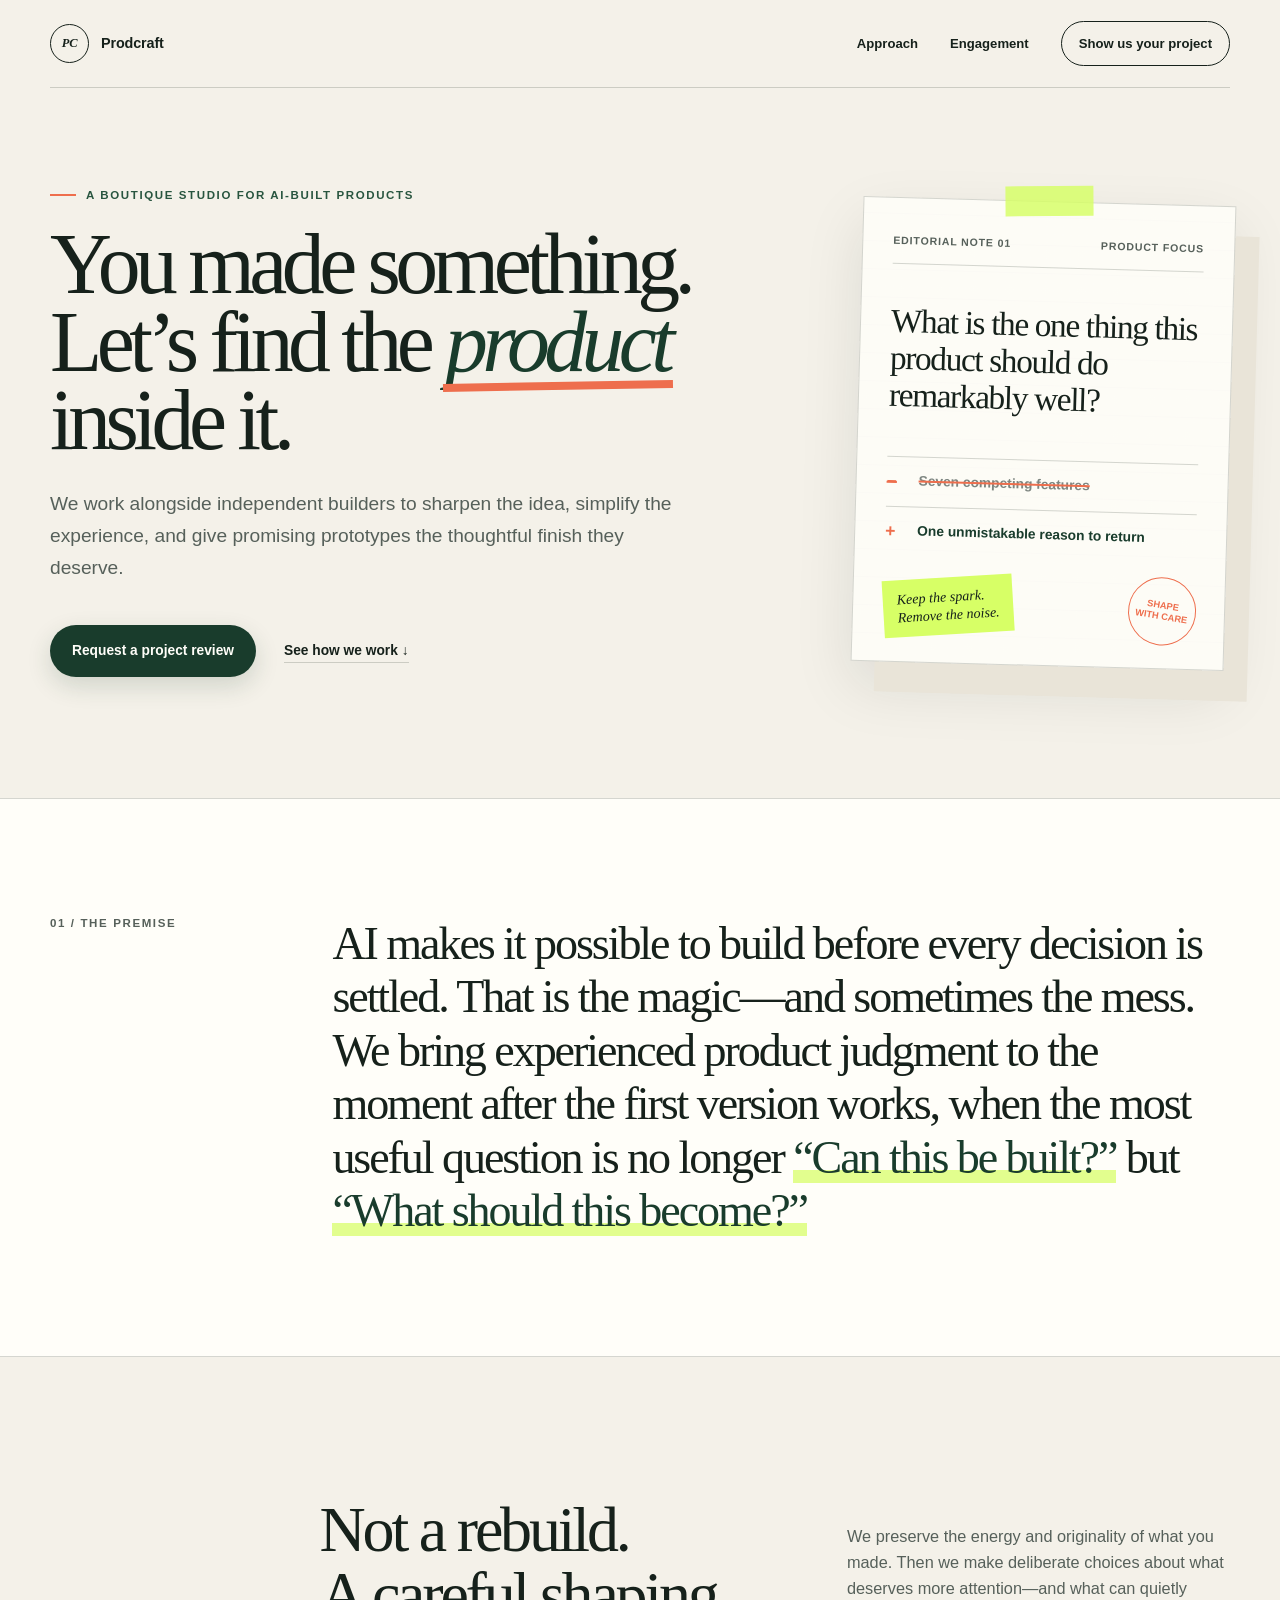
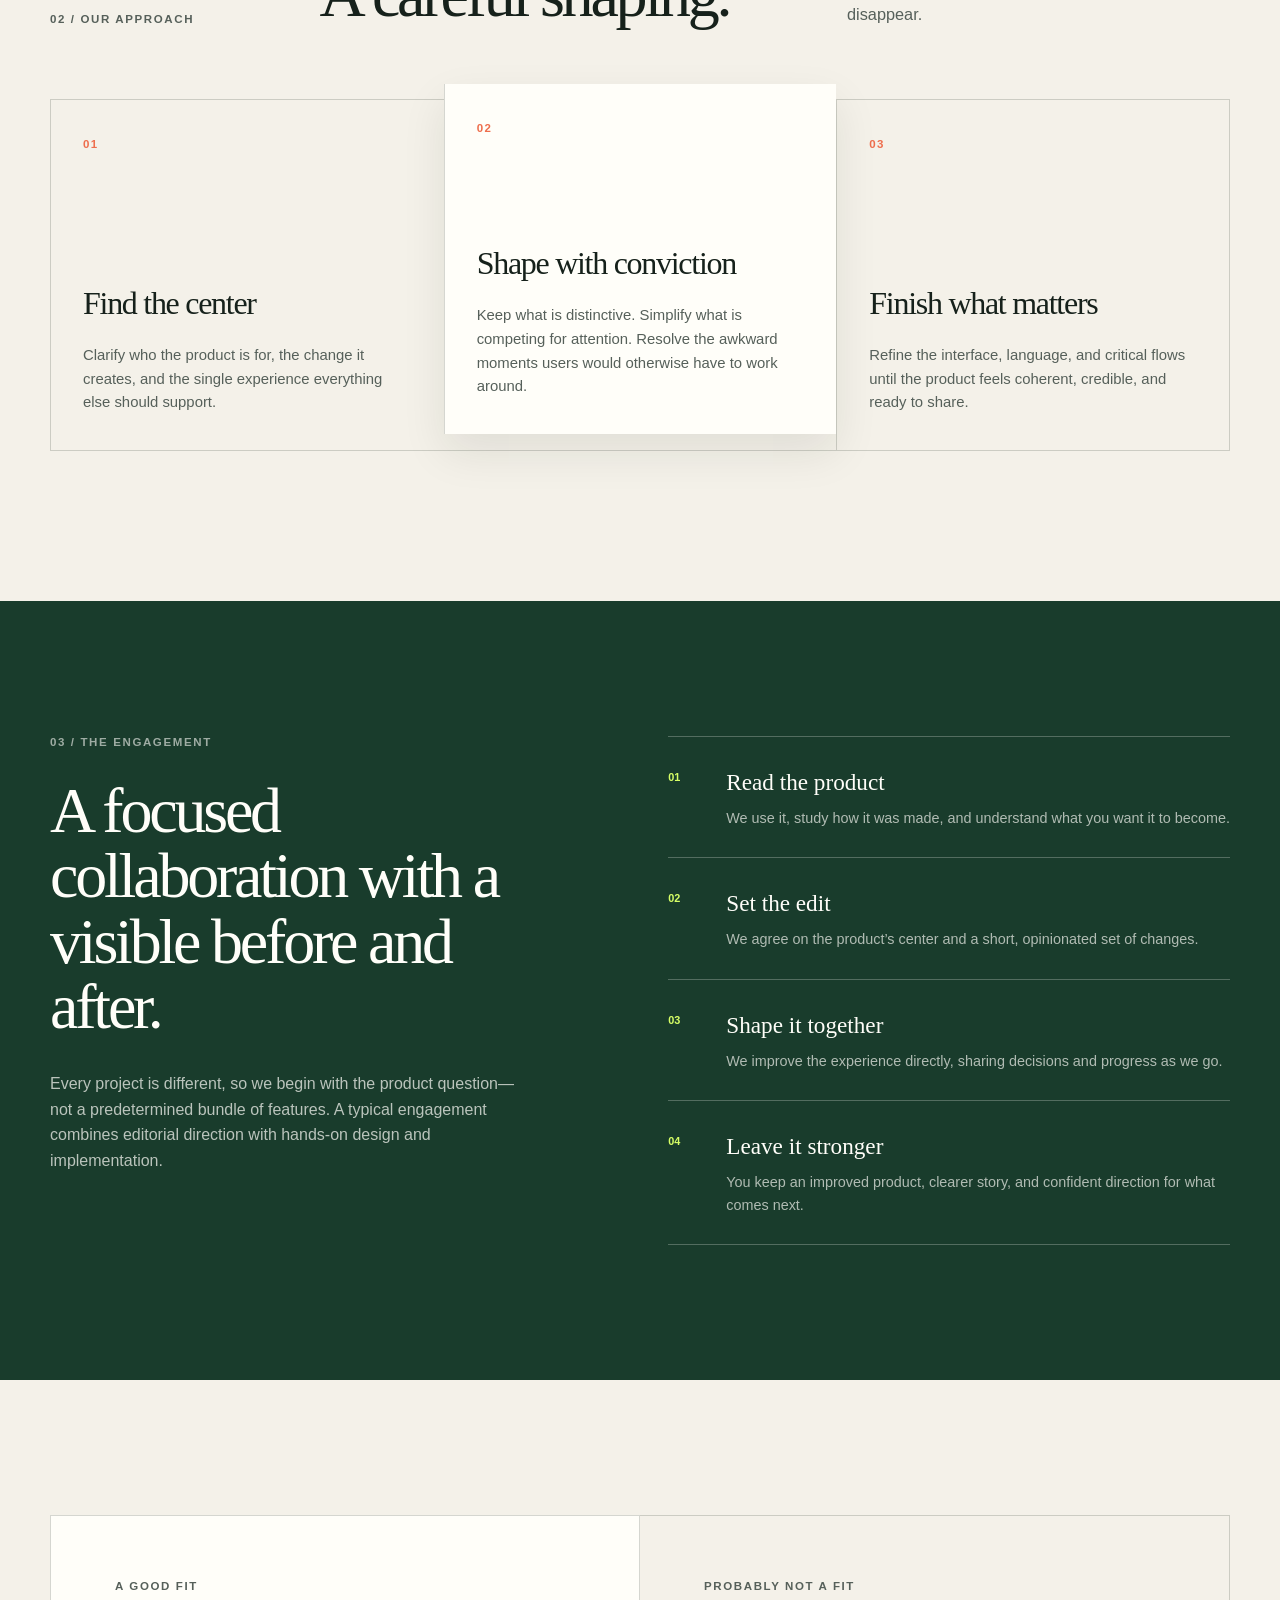
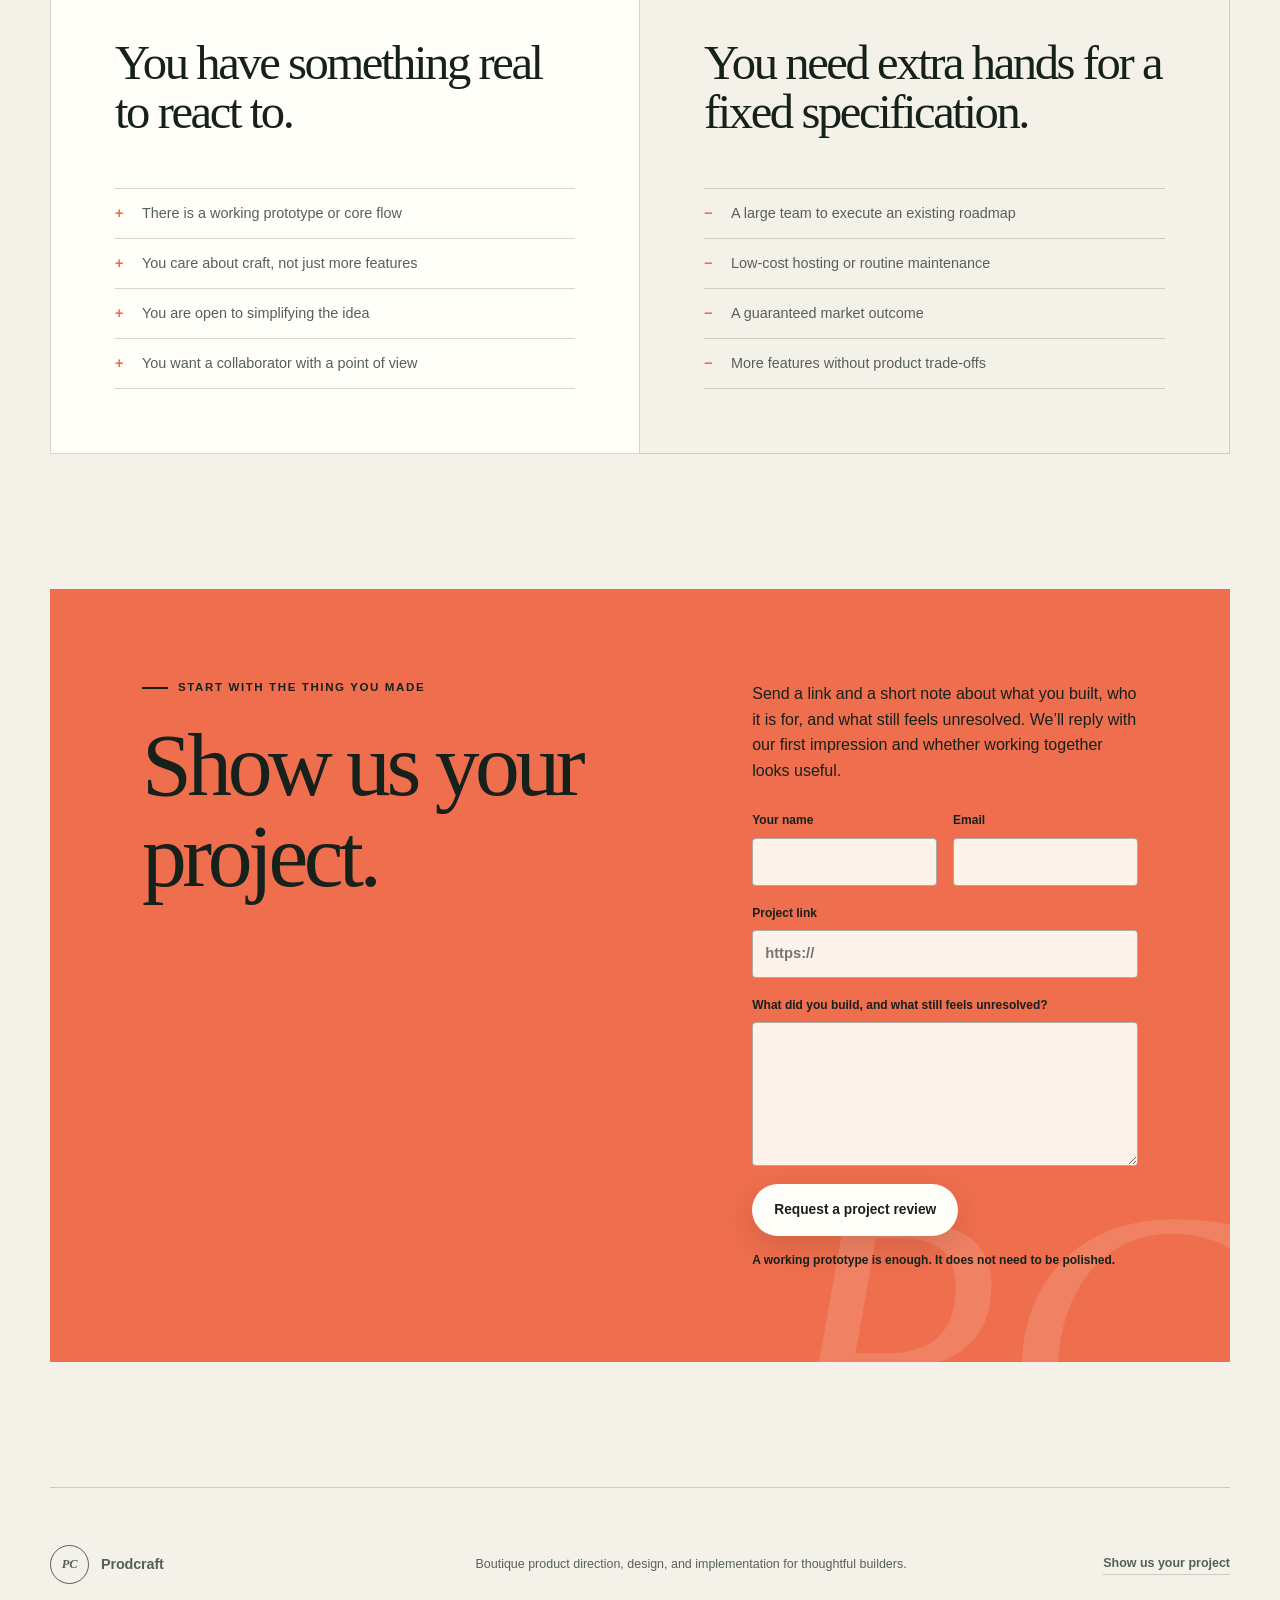
==== index.html @ c99e161a "Launch Prodcraft landing page with Netlify form" ====
<!doctype html>
<html lang="en">
  <head>
    <meta charset="utf-8" />
    <meta name="viewport" content="width=device-width, initial-scale=1" />
    <meta
      name="description"
      content="Prodcraft is a boutique studio that helps creators shape AI-built prototypes into focused, thoughtful products."
    />
    <meta name="theme-color" content="#f4f1e9" />
    <title>Prodcraft — Find the product inside your prototype</title>
    <link rel="stylesheet" href="styles.css" />
  </head>
  <body>
    <header class="site-header">
      <a class="brand" href="#top" aria-label="Prodcraft, home">
        <span class="brand-mark" aria-hidden="true">PC</span>
        <span>Prodcraft</span>
      </a>

      <nav class="site-nav" aria-label="Main navigation">
        <a href="#approach">Approach</a>
        <a href="#engagement">Engagement</a>
        <a class="nav-cta" href="#apply">Show us your project</a>
      </nav>
    </header>

    <main id="top">
      <section class="hero section-shell">
        <div class="hero-copy">
          <p class="eyebrow">A boutique studio for AI-built products</p>
          <h1>You made something.<br />Let&rsquo;s find the <em>product</em> inside it.</h1>
          <p class="hero-lede">
            We work alongside independent builders to sharpen the idea, simplify the
            experience, and give promising prototypes the thoughtful finish they deserve.
          </p>
          <div class="hero-actions">
            <a class="button button-primary" href="#apply">Request a project review</a>
            <a class="text-link" href="#approach">See how we work <span aria-hidden="true">↓</span></a>
          </div>
        </div>

        <div class="editorial-board" aria-label="An example of the Prodcraft process">
          <div class="board-meta">
            <span>Editorial note 01</span>
            <span>Product focus</span>
          </div>
          <p class="board-question">What is the one thing this product should do remarkably well?</p>
          <div class="edit-row edit-row-muted">
            <span class="edit-symbol">−</span>
            <span>Seven competing features</span>
          </div>
          <div class="edit-row edit-row-strong">
            <span class="edit-symbol">+</span>
            <span>One unmistakable reason to return</span>
          </div>
          <p class="margin-note">Keep the spark.<br />Remove the noise.</p>
          <div class="editor-stamp" aria-hidden="true">Shape<br />with care</div>
        </div>
      </section>

      <section class="manifesto full-bleed">
        <div class="section-shell manifesto-inner">
          <p class="section-index">01 / The premise</p>
          <p class="manifesto-copy">
            AI makes it possible to build before every decision is settled. That is the magic—and
            sometimes the mess. We bring experienced product judgment to the moment after the first
            version works, when the most useful question is no longer
            <strong>“Can this be built?”</strong> but <strong>“What should this become?”</strong>
          </p>
        </div>
      </section>

      <section class="approach section-shell" id="approach">
        <div class="section-heading">
          <p class="section-index">02 / Our approach</p>
          <h2>Not a rebuild.<br />A careful shaping.</h2>
          <p>
            We preserve the energy and originality of what you made. Then we make deliberate
            choices about what deserves more attention—and what can quietly disappear.
          </p>
        </div>

        <div class="principle-grid">
          <article class="principle-card">
            <span class="principle-number">01</span>
            <h3>Find the center</h3>
            <p>
              Clarify who the product is for, the change it creates, and the single experience
              everything else should support.
            </p>
          </article>
          <article class="principle-card featured-card">
            <span class="principle-number">02</span>
            <h3>Shape with conviction</h3>
            <p>
              Keep what is distinctive. Simplify what is competing for attention. Resolve the
              awkward moments users would otherwise have to work around.
            </p>
          </article>
          <article class="principle-card">
            <span class="principle-number">03</span>
            <h3>Finish what matters</h3>
            <p>
              Refine the interface, language, and critical flows until the product feels coherent,
              credible, and ready to share.
            </p>
          </article>
        </div>
      </section>

      <section class="outcomes full-bleed" id="engagement">
        <div class="section-shell outcomes-grid">
          <div class="outcomes-intro">
            <p class="section-index light-index">03 / The engagement</p>
            <h2>A focused collaboration with a visible before and after.</h2>
            <p>
              Every project is different, so we begin with the product question—not a predetermined
              bundle of features. A typical engagement combines editorial direction with hands-on
              design and implementation.
            </p>
          </div>

          <div class="outcome-list">
            <div class="outcome-item">
              <span>01</span>
              <div>
                <h3>Read the product</h3>
                <p>We use it, study how it was made, and understand what you want it to become.</p>
              </div>
            </div>
            <div class="outcome-item">
              <span>02</span>
              <div>
                <h3>Set the edit</h3>
                <p>We agree on the product&rsquo;s center and a short, opinionated set of changes.</p>
              </div>
            </div>
            <div class="outcome-item">
              <span>03</span>
              <div>
                <h3>Shape it together</h3>
                <p>We improve the experience directly, sharing decisions and progress as we go.</p>
              </div>
            </div>
            <div class="outcome-item">
              <span>04</span>
              <div>
                <h3>Leave it stronger</h3>
                <p>You keep an improved product, clearer story, and confident direction for what comes next.</p>
              </div>
            </div>
          </div>
        </div>
      </section>

      <section class="fit section-shell">
        <div class="fit-card fit-positive">
          <p class="section-index">A good fit</p>
          <h2>You have something real to react to.</h2>
          <ul>
            <li>There is a working prototype or core flow</li>
            <li>You care about craft, not just more features</li>
            <li>You are open to simplifying the idea</li>
            <li>You want a collaborator with a point of view</li>
          </ul>
        </div>
        <div class="fit-card fit-negative">
          <p class="section-index">Probably not a fit</p>
          <h2>You need extra hands for a fixed specification.</h2>
          <ul>
            <li>A large team to execute an existing roadmap</li>
            <li>Low-cost hosting or routine maintenance</li>
            <li>A guaranteed market outcome</li>
            <li>More features without product trade-offs</li>
          </ul>
        </div>
      </section>

      <section class="apply-section section-shell" id="apply">
        <div class="apply-card">
          <div>
            <p class="eyebrow">Start with the thing you made</p>
            <h2>Show us your project.</h2>
          </div>
          <div class="apply-copy">
            <p>
              Send a link and a short note about what you built, who it is for, and what still feels
              unresolved. We&rsquo;ll reply with our first impression and whether working together looks
              useful.
            </p>
            <form
              class="interest-form"
              name="project-interest"
              method="POST"
              action="/thanks.html"
              data-netlify="true"
              netlify-honeypot="bot-field"
            >
              <input type="hidden" name="form-name" value="project-interest" />
              <p class="honeypot">
                <label>Do not fill this out if you are human: <input name="bot-field" /></label>
              </p>
              <div class="form-row">
                <label>
                  Your name
                  <input type="text" name="name" autocomplete="name" required />
                </label>
                <label>
                  Email
                  <input type="email" name="email" autocomplete="email" required />
                </label>
              </div>
              <label>
                Project link
                <input type="url" name="project-link" inputmode="url" placeholder="https://" />
              </label>
              <label>
                What did you build, and what still feels unresolved?
                <textarea name="project-note" rows="5" required></textarea>
              </label>
              <button class="button button-light" type="submit">Request a project review</button>
            </form>
            <p class="apply-note">A working prototype is enough. It does not need to be polished.</p>
          </div>
        </div>
      </section>
    </main>

    <footer class="site-footer section-shell">
      <div class="footer-brand">
        <span class="brand-mark" aria-hidden="true">PC</span>
        <span>Prodcraft</span>
      </div>
      <p>Boutique product direction, design, and implementation for thoughtful builders.</p>
      <a href="#apply">Show us your project</a>
    </footer>
  </body>
</html>
---- styles.css ----
:root {
  --paper: #f4f1e9;
  --paper-deep: #e9e4d8;
  --ink: #16211b;
  --ink-soft: #56605a;
  --forest: #193c2c;
  --forest-light: #28553f;
  --accent: #d7ff66;
  --coral: #ee6e4d;
  --line: rgba(22, 33, 27, 0.18);
  --white: #fffef9;
  --serif: Iowan Old Style, Baskerville, "Times New Roman", serif;
  --sans: Inter, ui-sans-serif, -apple-system, BlinkMacSystemFont, "Segoe UI", sans-serif;
  --max-width: 1180px;
}

* {
  box-sizing: border-box;
}

html {
  scroll-behavior: smooth;
}

body {
  margin: 0;
  background: var(--paper);
  color: var(--ink);
  font-family: var(--sans);
  font-size: 16px;
  line-height: 1.6;
  -webkit-font-smoothing: antialiased;
}

a {
  color: inherit;
  text-decoration: none;
}

a:focus-visible {
  outline: 3px solid var(--coral);
  outline-offset: 4px;
}

.section-shell,
.site-header {
  width: min(calc(100% - 48px), var(--max-width));
  margin-inline: auto;
}

.site-header {
  min-height: 88px;
  display: flex;
  align-items: center;
  justify-content: space-between;
  border-bottom: 1px solid var(--line);
}

.brand,
.footer-brand {
  display: inline-flex;
  align-items: center;
  gap: 12px;
  font-size: 0.9rem;
  font-weight: 700;
  letter-spacing: -0.01em;
}

.brand-mark {
  width: 39px;
  height: 39px;
  display: inline-grid;
  place-items: center;
  border: 1px solid currentColor;
  border-radius: 50%;
  font-family: var(--serif);
  font-size: 0.78rem;
  font-style: italic;
  font-weight: 700;
}

.site-nav {
  display: flex;
  align-items: center;
  gap: 32px;
  font-size: 0.82rem;
  font-weight: 650;
}

.site-nav > a:not(.nav-cta) {
  border-bottom: 1px solid transparent;
}

.site-nav > a:not(.nav-cta):hover {
  border-bottom-color: currentColor;
}

.nav-cta {
  padding: 11px 17px;
  border: 1px solid var(--ink);
  border-radius: 999px;
  transition: background 160ms ease, color 160ms ease;
}

.nav-cta:hover {
  background: var(--ink);
  color: var(--paper);
}

.hero {
  min-height: 710px;
  display: grid;
  grid-template-columns: minmax(0, 1.3fr) minmax(340px, 0.7fr);
  align-items: center;
  gap: clamp(64px, 9vw, 128px);
  padding-block: 90px 110px;
}

.eyebrow,
.section-index {
  margin: 0;
  font-size: 0.72rem;
  line-height: 1.2;
  font-weight: 800;
  letter-spacing: 0.14em;
  text-transform: uppercase;
}

.eyebrow {
  display: flex;
  align-items: center;
  gap: 10px;
  color: var(--forest-light);
}

.eyebrow::before {
  content: "";
  width: 26px;
  height: 2px;
  background: var(--coral);
}

.hero h1 {
  max-width: 760px;
  margin: 24px 0 28px;
  font-family: var(--serif);
  font-size: clamp(3.4rem, 6.7vw, 6.6rem);
  font-weight: 400;
  letter-spacing: -0.065em;
  line-height: 0.91;
}

.hero h1 em {
  position: relative;
  color: var(--forest);
  font-weight: 400;
}

.hero h1 em::after {
  content: "";
  position: absolute;
  height: 0.09em;
  right: -0.04em;
  bottom: -0.02em;
  left: -0.02em;
  background: var(--coral);
  transform: rotate(-1deg);
  transform-origin: left center;
}

.hero-lede {
  max-width: 625px;
  margin: 0;
  color: var(--ink-soft);
  font-size: clamp(1.04rem, 1.5vw, 1.22rem);
  line-height: 1.65;
}

.hero-actions {
  margin-top: 42px;
  display: flex;
  align-items: center;
  gap: 28px;
}

.button {
  min-height: 52px;
  display: inline-flex;
  align-items: center;
  justify-content: center;
  padding: 13px 22px;
  border-radius: 999px;
  font-size: 0.86rem;
  font-weight: 750;
  transition: transform 160ms ease, background 160ms ease, color 160ms ease;
}

.button:hover {
  transform: translateY(-2px);
}

.button-primary {
  background: var(--forest);
  color: var(--white);
  box-shadow: 0 9px 24px rgba(25, 60, 44, 0.16);
}

.button-primary:hover {
  background: var(--forest-light);
}

.text-link {
  font-size: 0.86rem;
  font-weight: 750;
  border-bottom: 1px solid var(--line);
}

.text-link:hover {
  border-bottom-color: var(--ink);
}

.editorial-board {
  position: relative;
  min-height: 465px;
  padding: 34px 30px;
  background:
    linear-gradient(rgba(255, 254, 249, 0.83), rgba(255, 254, 249, 0.83)),
    repeating-linear-gradient(0deg, transparent 0, transparent 27px, rgba(22, 33, 27, 0.1) 28px);
  border: 1px solid var(--line);
  box-shadow: 24px 30px 0 var(--paper-deep), 0 24px 60px rgba(22, 33, 27, 0.1);
  transform: rotate(1.6deg);
}

.editorial-board::before {
  content: "";
  position: absolute;
  width: 88px;
  height: 30px;
  top: -16px;
  left: 50%;
  background: rgba(215, 255, 102, 0.82);
  transform: translateX(-50%) rotate(-2deg);
}

.board-meta {
  display: flex;
  justify-content: space-between;
  padding-bottom: 14px;
  border-bottom: 1px solid var(--line);
  color: var(--ink-soft);
  font-size: 0.66rem;
  font-weight: 800;
  letter-spacing: 0.08em;
  text-transform: uppercase;
}

.board-question {
  margin: 38px 0 42px;
  font-family: var(--serif);
  font-size: clamp(1.65rem, 2.6vw, 2.3rem);
  letter-spacing: -0.04em;
  line-height: 1.12;
}

.edit-row {
  display: grid;
  grid-template-columns: 24px 1fr;
  gap: 8px;
  padding: 13px 0;
  border-top: 1px solid var(--line);
  font-size: 0.86rem;
  font-weight: 700;
}

.edit-row-muted {
  color: #7d8580;
  text-decoration: line-through;
  text-decoration-color: var(--coral);
  text-decoration-thickness: 2px;
}

.edit-row-strong {
  color: var(--forest);
}

.edit-symbol {
  color: var(--coral);
  font-size: 1.1rem;
  line-height: 1.3;
}

.margin-note {
  position: absolute;
  bottom: 28px;
  left: 30px;
  margin: 0;
  padding: 11px 14px;
  background: var(--accent);
  font-family: var(--serif);
  font-size: 0.88rem;
  font-style: italic;
  line-height: 1.25;
  transform: rotate(-5deg);
}

.editor-stamp {
  position: absolute;
  right: 28px;
  bottom: 23px;
  width: 68px;
  height: 68px;
  display: grid;
  place-items: center;
  border: 1px solid var(--coral);
  border-radius: 50%;
  color: var(--coral);
  font-size: 0.58rem;
  font-weight: 800;
  line-height: 1.2;
  text-align: center;
  text-transform: uppercase;
  transform: rotate(8deg);
}

.full-bleed {
  width: 100%;
}

.manifesto {
  background: var(--white);
  border-block: 1px solid var(--line);
}

.manifesto-inner {
  display: grid;
  grid-template-columns: 180px 1fr;
  gap: clamp(36px, 8vw, 110px);
  padding-block: 118px;
}

.section-index {
  color: var(--ink-soft);
}

.manifesto-copy {
  max-width: 900px;
  margin: 0;
  font-family: var(--serif);
  font-size: clamp(1.85rem, 3.6vw, 3.25rem);
  letter-spacing: -0.045em;
  line-height: 1.16;
}

.manifesto-copy strong {
  color: var(--forest);
  font-weight: 400;
  box-shadow: inset 0 -0.28em 0 rgba(215, 255, 102, 0.72);
}

.approach {
  padding-block: 140px 150px;
}

.section-heading {
  display: grid;
  grid-template-columns: 180px minmax(300px, 0.8fr) minmax(300px, 0.7fr);
  align-items: end;
  gap: clamp(36px, 7vw, 90px);
  margin-bottom: 72px;
}

.section-heading h2,
.outcomes-intro h2,
.fit-card h2,
.apply-card h2 {
  margin: 0;
  font-family: var(--serif);
  font-weight: 400;
  letter-spacing: -0.05em;
  line-height: 1.02;
}

.section-heading h2 {
  font-size: clamp(2.7rem, 5vw, 4.8rem);
}

.section-heading > p:last-child {
  margin: 0;
  color: var(--ink-soft);
  font-size: 1.02rem;
}

.principle-grid {
  display: grid;
  grid-template-columns: repeat(3, 1fr);
  border: 1px solid var(--line);
}

.principle-card {
  min-height: 350px;
  padding: 35px 32px;
  display: flex;
  flex-direction: column;
}

.principle-card + .principle-card {
  border-left: 1px solid var(--line);
}

.featured-card {
  background: var(--white);
  transform: translateY(-16px);
  box-shadow: 0 18px 42px rgba(22, 33, 27, 0.09);
}

.principle-number {
  color: var(--coral);
  font-size: 0.72rem;
  font-weight: 800;
  letter-spacing: 0.12em;
}

.principle-card h3 {
  margin: auto 0 15px;
  font-family: var(--serif);
  font-size: 2rem;
  font-weight: 400;
  letter-spacing: -0.04em;
}

.principle-card p {
  margin: 0;
  color: var(--ink-soft);
  font-size: 0.93rem;
}

.outcomes {
  background: var(--forest);
  color: var(--white);
}

.outcomes-grid {
  display: grid;
  grid-template-columns: minmax(300px, 0.85fr) minmax(420px, 1fr);
  gap: clamp(64px, 11vw, 150px);
  padding-block: 135px;
}

.light-index {
  color: rgba(255, 254, 249, 0.58);
}

.outcomes-intro h2 {
  margin: 28px 0 32px;
  font-size: clamp(2.8rem, 5vw, 4.8rem);
}

.outcomes-intro > p:last-child {
  max-width: 540px;
  margin: 0;
  color: rgba(255, 254, 249, 0.7);
}

.outcome-list {
  border-top: 1px solid rgba(255, 254, 249, 0.25);
}

.outcome-item {
  display: grid;
  grid-template-columns: 40px 1fr;
  gap: 18px;
  padding-block: 27px;
  border-bottom: 1px solid rgba(255, 254, 249, 0.25);
}

.outcome-item > span {
  padding-top: 5px;
  color: var(--accent);
  font-size: 0.68rem;
  font-weight: 800;
}

.outcome-item h3 {
  margin: 0 0 6px;
  font-family: var(--serif);
  font-size: 1.45rem;
  font-weight: 400;
}

.outcome-item p {
  margin: 0;
  color: rgba(255, 254, 249, 0.66);
  font-size: 0.9rem;
}

.fit {
  display: grid;
  grid-template-columns: 1fr 1fr;
  padding-block: 135px;
}

.fit-card {
  min-height: 485px;
  padding: clamp(36px, 5vw, 64px);
  border: 1px solid var(--line);
}

.fit-positive {
  background: var(--white);
}

.fit-negative {
  border-left: 0;
}

.fit-card h2 {
  margin: 45px 0 50px;
  font-size: clamp(2.15rem, 3.8vw, 3.6rem);
}

.fit-card ul {
  margin: 0;
  padding: 0;
  list-style: none;
}

.fit-card li {
  position: relative;
  padding: 13px 0 13px 27px;
  border-top: 1px solid var(--line);
  color: var(--ink-soft);
  font-size: 0.9rem;
}

.fit-card li:last-child {
  border-bottom: 1px solid var(--line);
}

.fit-card li::before {
  content: "+";
  position: absolute;
  left: 0;
  color: var(--coral);
  font-weight: 800;
}

.fit-negative li::before {
  content: "−";
}

.apply-section {
  padding-bottom: 125px;
}

.apply-card {
  position: relative;
  overflow: hidden;
  display: grid;
  grid-template-columns: 1fr 0.8fr;
  gap: clamp(50px, 10vw, 130px);
  padding: clamp(48px, 8vw, 92px);
  background: var(--coral);
  color: var(--ink);
}

.apply-card::after {
  content: "PC";
  position: absolute;
  right: -0.05em;
  bottom: -0.44em;
  color: rgba(244, 241, 233, 0.14);
  font-family: var(--serif);
  font-size: clamp(13rem, 29vw, 25rem);
  font-style: italic;
  line-height: 1;
  pointer-events: none;
}

.apply-card .eyebrow {
  color: var(--ink);
}

.apply-card .eyebrow::before {
  background: var(--ink);
}

.apply-card h2 {
  position: relative;
  z-index: 1;
  margin-top: 24px;
  font-size: clamp(3.4rem, 7vw, 6.7rem);
}

.apply-copy {
  position: relative;
  z-index: 1;
  align-self: end;
}

.apply-copy > p:first-child {
  margin: 0 0 28px;
  font-size: 1rem;
}

.interest-form {
  display: grid;
  gap: 18px;
}

.form-row {
  display: grid;
  grid-template-columns: 1fr 1fr;
  gap: 16px;
}

.interest-form label {
  display: grid;
  gap: 7px;
  font-size: 0.75rem;
  font-weight: 750;
}

.interest-form input,
.interest-form textarea {
  width: 100%;
  border: 1px solid rgba(22, 33, 27, 0.35);
  border-radius: 4px;
  background: rgba(255, 254, 249, 0.92);
  color: var(--ink);
  font: inherit;
  font-size: 0.92rem;
}

.interest-form input {
  min-height: 48px;
  padding: 10px 12px;
}

.interest-form textarea {
  min-height: 130px;
  padding: 12px;
  resize: vertical;
}

.interest-form input:focus,
.interest-form textarea:focus {
  outline: 3px solid var(--accent);
  outline-offset: 2px;
  border-color: var(--ink);
}

.interest-form .button {
  width: fit-content;
  border: 0;
  cursor: pointer;
}

.honeypot {
  position: absolute;
  width: 1px;
  height: 1px;
  overflow: hidden;
  clip: rect(0 0 0 0);
  clip-path: inset(50%);
  white-space: nowrap;
}

.button-light {
  background: var(--white);
  color: var(--ink);
  box-shadow: 0 10px 28px rgba(22, 33, 27, 0.13);
}

.button-light:hover {
  background: var(--accent);
}

.apply-note {
  margin: 15px 0 0;
  font-size: 0.75rem;
  font-weight: 650;
}

.site-footer {
  min-height: 155px;
  display: grid;
  grid-template-columns: 0.65fr 1fr auto;
  align-items: center;
  gap: 50px;
  border-top: 1px solid var(--line);
  color: var(--ink-soft);
  font-size: 0.78rem;
}

.site-footer p {
  max-width: 440px;
  margin: 0;
}

.site-footer > a {
  border-bottom: 1px solid var(--line);
  font-weight: 700;
}

@media (max-width: 940px) {
  .site-nav > a:not(.nav-cta) {
    display: none;
  }

  .hero {
    grid-template-columns: 1fr;
    gap: 90px;
    padding-block: 85px 120px;
  }

  .hero-copy {
    max-width: 760px;
  }

  .editorial-board {
    width: min(540px, calc(100% - 28px));
    justify-self: center;
  }

  .manifesto-inner,
  .section-heading {
    grid-template-columns: 1fr;
    gap: 28px;
  }

  .principle-grid {
    grid-template-columns: 1fr;
  }

  .principle-card {
    min-height: 280px;
  }

  .principle-card + .principle-card {
    border-top: 1px solid var(--line);
    border-left: 0;
  }

  .featured-card {
    transform: none;
  }

  .outcomes-grid,
  .apply-card {
    grid-template-columns: 1fr;
  }

  .outcomes-grid {
    gap: 70px;
  }

  .apply-copy {
    max-width: 620px;
  }

  .site-footer {
    grid-template-columns: 1fr 1fr;
    padding-block: 38px;
  }

  .site-footer > a {
    grid-column: 2;
  }
}

@media (max-width: 680px) {
  .section-shell,
  .site-header {
    width: min(calc(100% - 30px), var(--max-width));
  }

  .site-header {
    min-height: 74px;
  }

  .brand > span:last-child {
    display: none;
  }

  .nav-cta {
    padding: 9px 14px;
    font-size: 0.75rem;
  }

  .hero {
    min-height: 0;
    padding-block: 68px 95px;
  }

  .hero h1 {
    font-size: clamp(3.1rem, 16vw, 4.6rem);
  }

  .hero-actions {
    align-items: flex-start;
    flex-direction: column;
    gap: 20px;
  }

  .editorial-board {
    min-height: 430px;
    padding: 27px 22px;
    box-shadow: 13px 18px 0 var(--paper-deep), 0 24px 50px rgba(22, 33, 27, 0.1);
  }

  .margin-note {
    right: auto;
    left: 22px;
  }

  .manifesto-inner,
  .approach,
  .outcomes-grid,
  .fit {
    padding-block: 88px;
  }

  .manifesto-copy {
    font-size: 1.8rem;
  }

  .section-heading {
    margin-bottom: 52px;
  }

  .principle-card {
    min-height: 260px;
    padding: 30px 25px;
  }

  .outcomes-grid {
    grid-template-columns: 1fr;
  }

  .fit {
    grid-template-columns: 1fr;
  }

  .fit-card {
    min-height: 0;
    padding: 38px 27px;
  }

  .fit-negative {
    border-top: 0;
    border-left: 1px solid var(--line);
  }

  .fit-card h2 {
    margin: 34px 0 38px;
  }

  .apply-section {
    padding-bottom: 80px;
  }

  .apply-card {
    gap: 45px;
    padding: 48px 27px;
  }

  .apply-card h2 {
    font-size: clamp(3.1rem, 15vw, 5rem);
  }

  .button-light {
    width: 100%;
    text-align: center;
  }

  .form-row {
    grid-template-columns: 1fr;
  }

  .interest-form .button {
    width: 100%;
  }

  .site-footer {
    grid-template-columns: 1fr;
    gap: 22px;
  }

  .site-footer > a {
    grid-column: auto;
    justify-self: start;
  }
}

@media (prefers-reduced-motion: reduce) {
  html {
    scroll-behavior: auto;
  }

  *,
  *::before,
  *::after {
    transition-duration: 0.01ms !important;
  }
}

.confirmation {
  min-height: calc(100vh - 88px);
  display: flex;
  flex-direction: column;
  align-items: flex-start;
  justify-content: center;
  padding-block: 80px;
}

.confirmation h1 {
  max-width: 850px;
  margin: 24px 0;
  font-family: var(--serif);
  font-size: clamp(3.2rem, 7vw, 6.5rem);
  font-weight: 400;
  letter-spacing: -0.06em;
  line-height: 0.95;
}

.confirmation > p:not(.eyebrow) {
  max-width: 600px;
  margin: 0 0 34px;
  color: var(--ink-soft);
  font-size: 1.1rem;
}
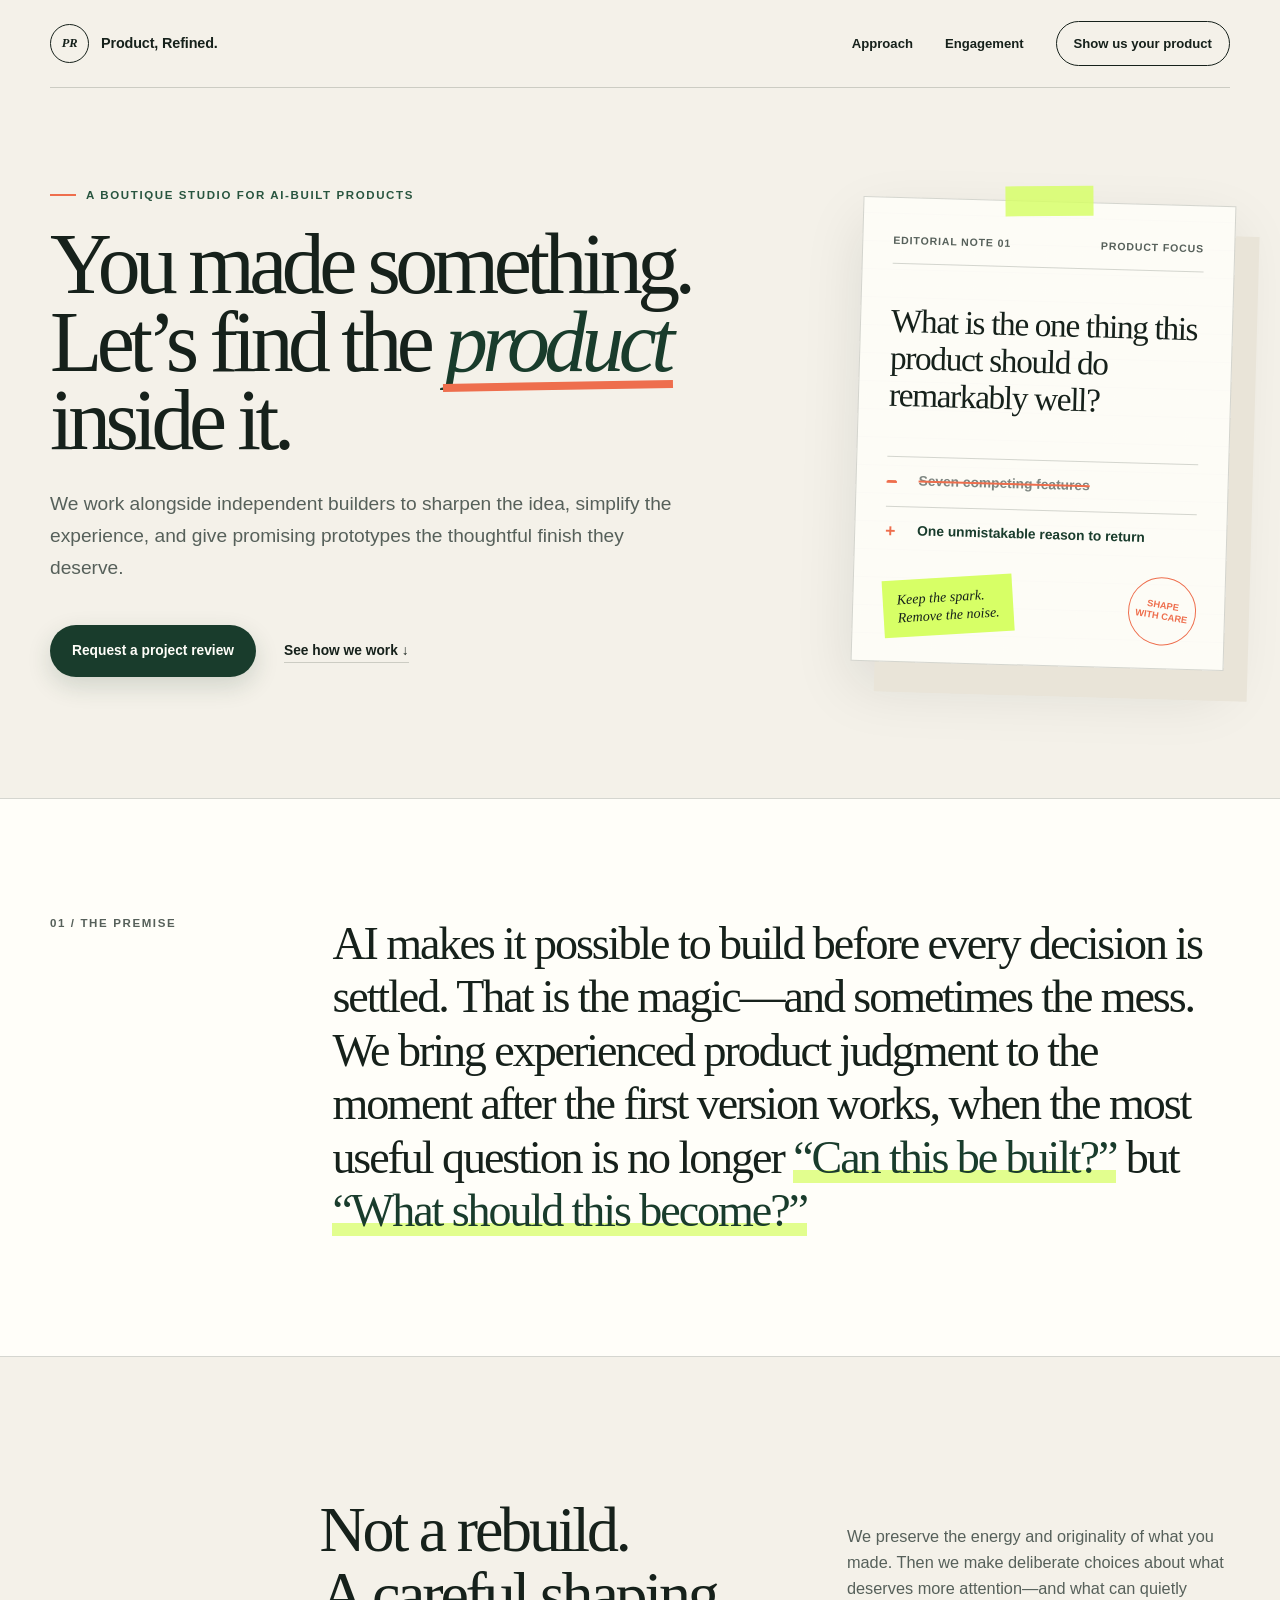
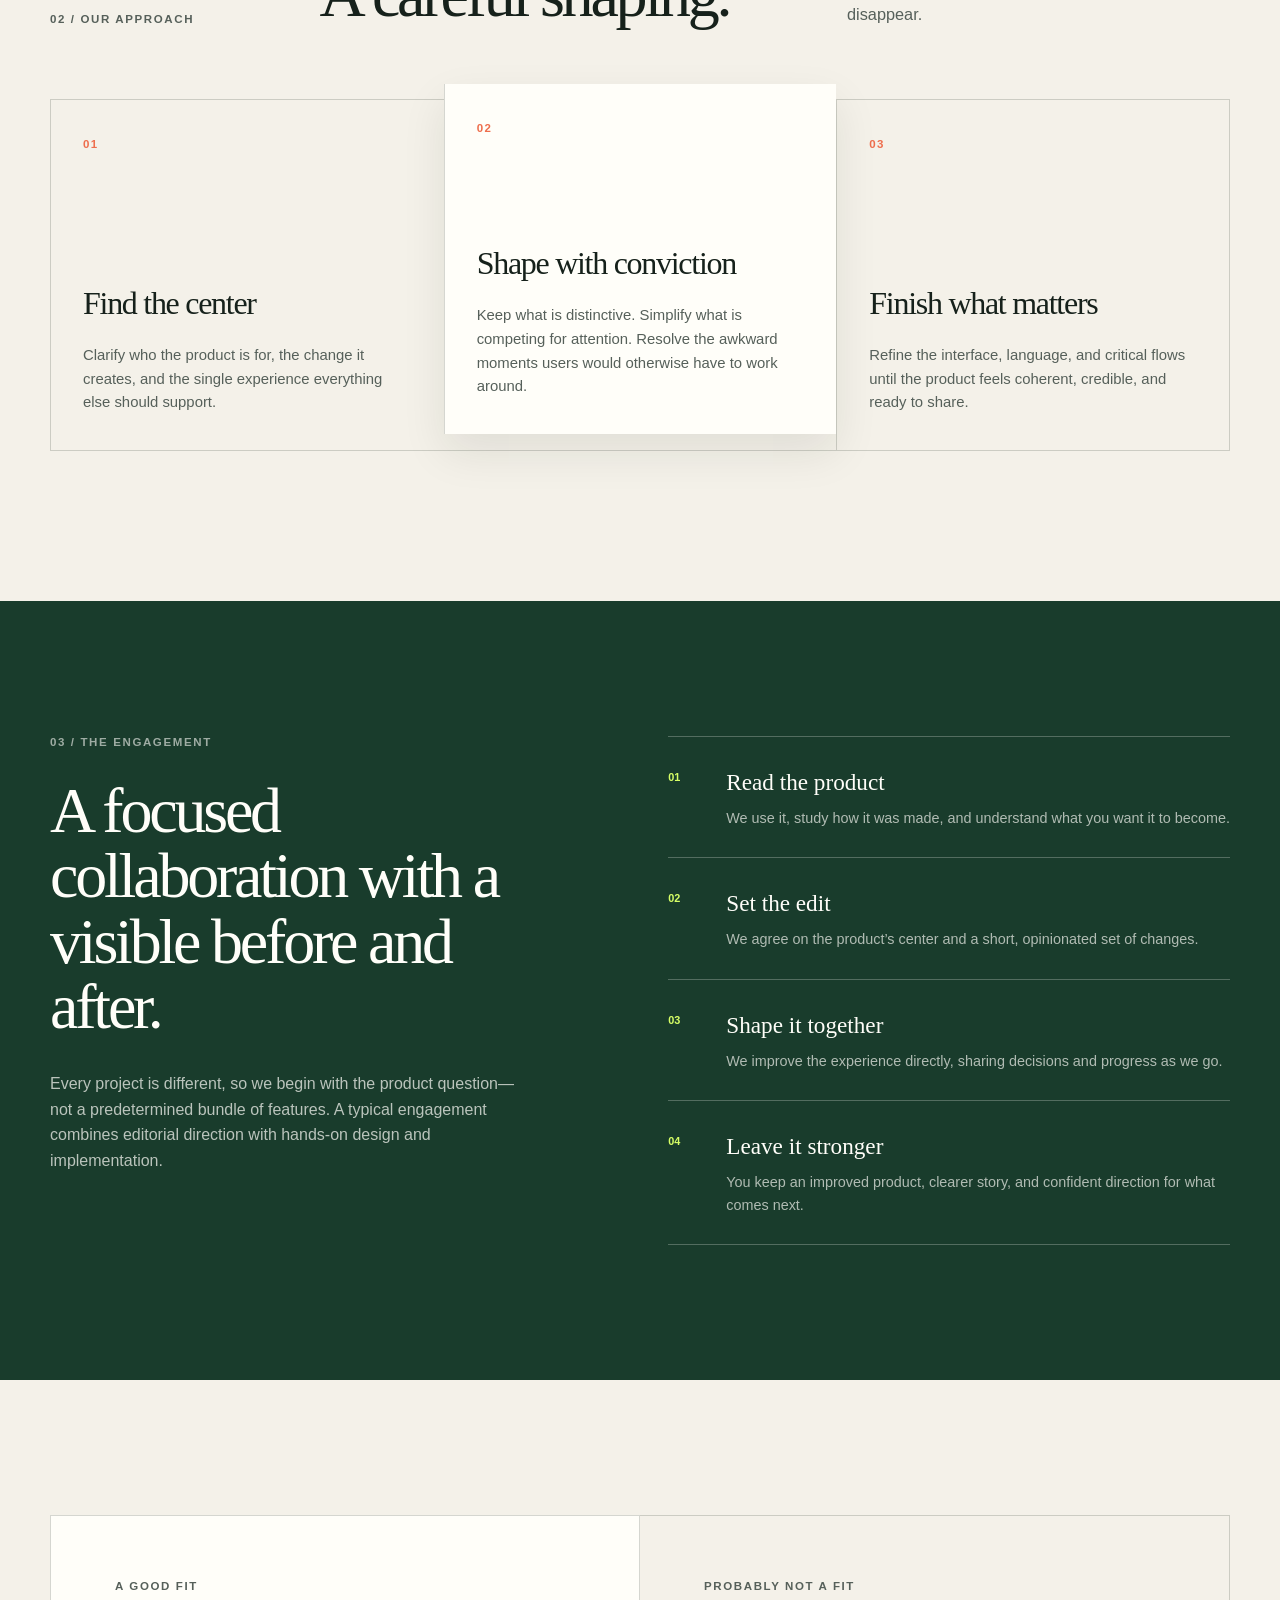
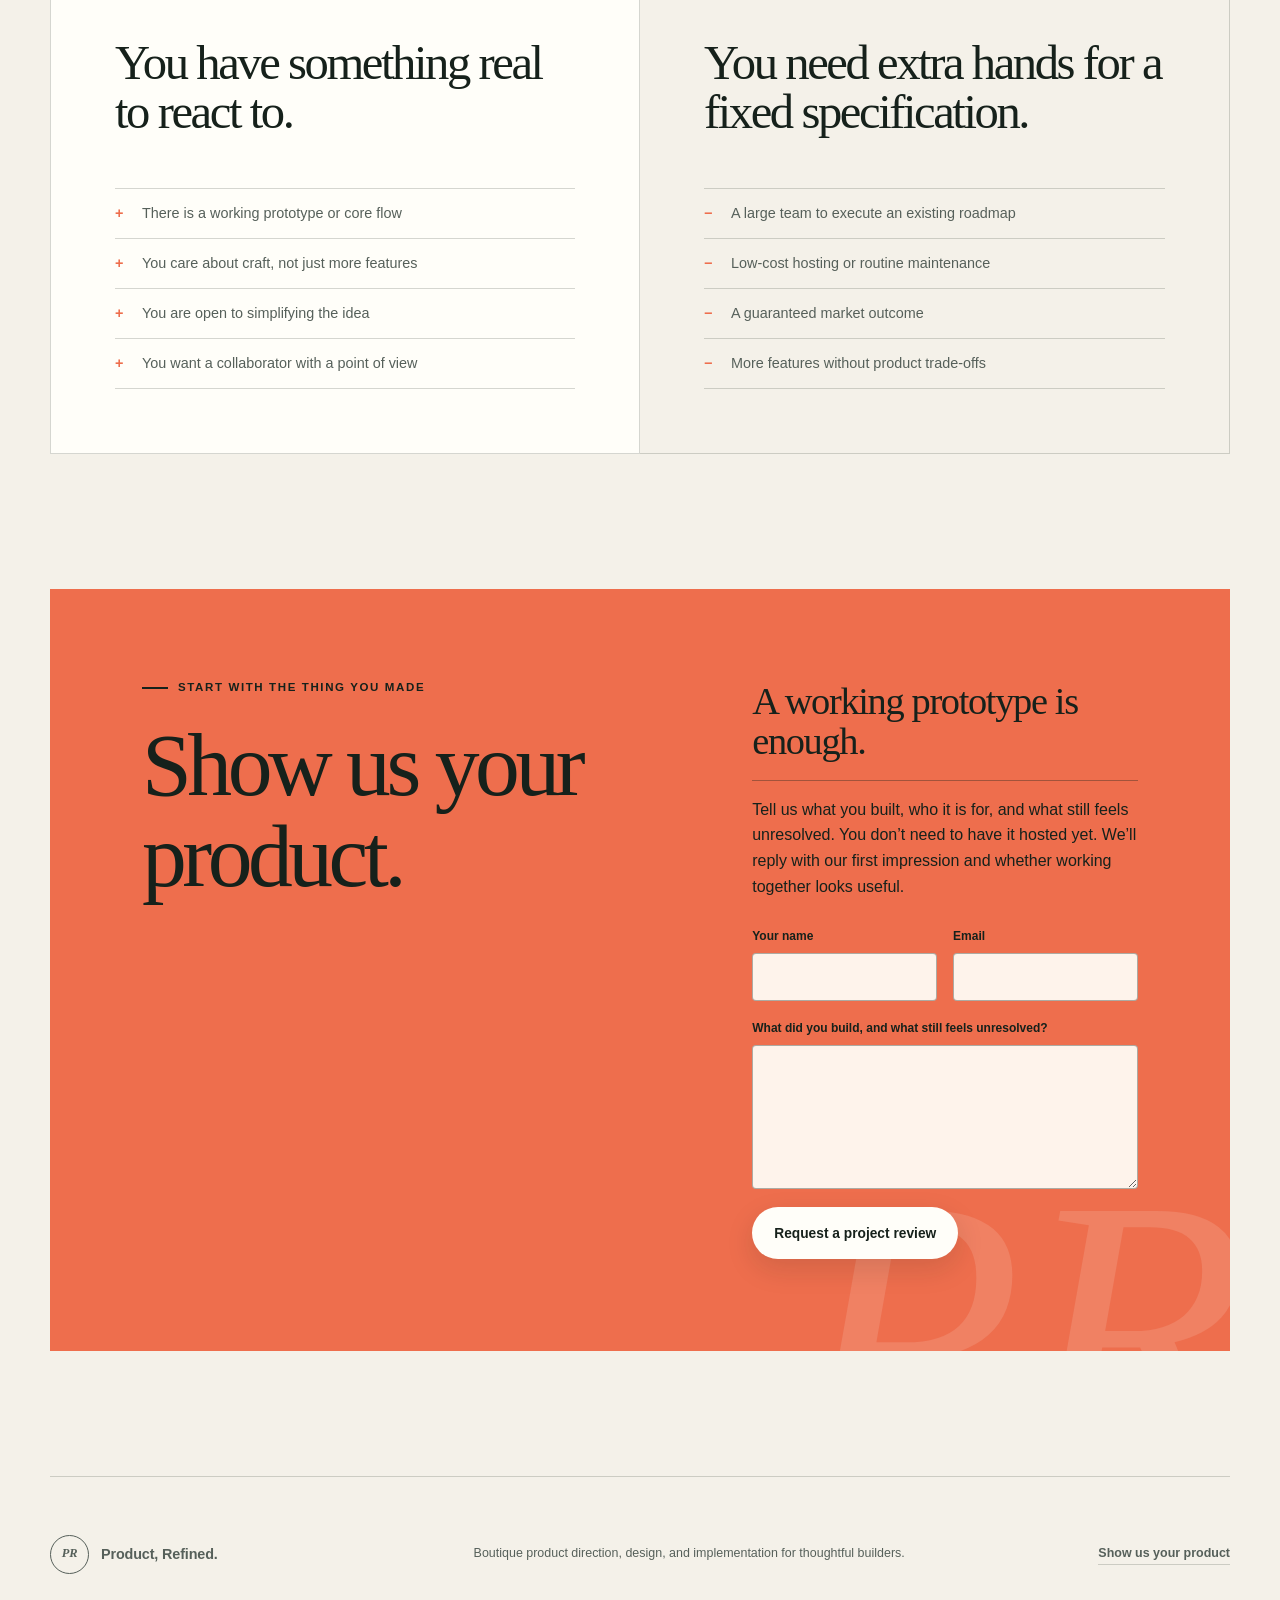
==== commit ba1963cf: "Rebrand site as Product Refined" ====
--- a/index.html
+++ b/index.html
@@ -5,23 +5,23 @@
     <meta name="viewport" content="width=device-width, initial-scale=1" />
     <meta
       name="description"
-      content="Prodcraft is a boutique studio that helps creators shape AI-built prototypes into focused, thoughtful products."
+      content="Product, Refined. is a boutique studio that helps creators shape AI-built prototypes into focused, thoughtful products."
     />
     <meta name="theme-color" content="#f4f1e9" />
-    <title>Prodcraft — Find the product inside your prototype</title>
+    <title>Product, Refined. — Find the product inside your prototype</title>
     <link rel="stylesheet" href="styles.css" />
   </head>
   <body>
     <header class="site-header">
-      <a class="brand" href="#top" aria-label="Prodcraft, home">
-        <span class="brand-mark" aria-hidden="true">PC</span>
-        <span>Prodcraft</span>
+      <a class="brand" href="#top" aria-label="Product, Refined., home">
+        <span class="brand-mark" aria-hidden="true">PR</span>
+        <span>Product, Refined.</span>
       </a>
 
       <nav class="site-nav" aria-label="Main navigation">
         <a href="#approach">Approach</a>
         <a href="#engagement">Engagement</a>
-        <a class="nav-cta" href="#apply">Show us your project</a>
+        <a class="nav-cta" href="#apply">Show us your product</a>
       </nav>
     </header>
 
@@ -40,7 +40,7 @@
           </div>
         </div>
 
-        <div class="editorial-board" aria-label="An example of the Prodcraft process">
+        <div class="editorial-board" aria-label="An example of the Product, Refined. process">
           <div class="board-meta">
             <span>Editorial note 01</span>
             <span>Product focus</span>
@@ -181,13 +181,14 @@
         <div class="apply-card">
           <div>
             <p class="eyebrow">Start with the thing you made</p>
-            <h2>Show us your project.</h2>
+            <h2>Show us your product.</h2>
           </div>
           <div class="apply-copy">
-            <p>
-              Send a link and a short note about what you built, who it is for, and what still feels
-              unresolved. We&rsquo;ll reply with our first impression and whether working together looks
-              useful.
+            <p class="prototype-promise">A working prototype is enough.</p>
+            <p>
+              Tell us what you built, who it is for, and what still feels unresolved. You don&rsquo;t
+              need to have it hosted yet. We&rsquo;ll reply with our first impression and whether working
+              together looks useful.
             </p>
             <form
               class="interest-form"
@@ -212,16 +213,11 @@
                 </label>
               </div>
               <label>
-                Project link
-                <input type="url" name="project-link" inputmode="url" placeholder="https://" />
-              </label>
-              <label>
                 What did you build, and what still feels unresolved?
                 <textarea name="project-note" rows="5" required></textarea>
               </label>
               <button class="button button-light" type="submit">Request a project review</button>
             </form>
-            <p class="apply-note">A working prototype is enough. It does not need to be polished.</p>
           </div>
         </div>
       </section>
@@ -229,11 +225,11 @@
 
     <footer class="site-footer section-shell">
       <div class="footer-brand">
-        <span class="brand-mark" aria-hidden="true">PC</span>
-        <span>Prodcraft</span>
+        <span class="brand-mark" aria-hidden="true">PR</span>
+        <span>Product, Refined.</span>
       </div>
       <p>Boutique product direction, design, and implementation for thoughtful builders.</p>
-      <a href="#apply">Show us your project</a>
+      <a href="#apply">Show us your product</a>
     </footer>
   </body>
 </html>
--- a/styles.css
+++ b/styles.css
@@ -564,7 +564,7 @@
 }
 
 .apply-card::after {
-  content: "PC";
+  content: "PR";
   position: absolute;
   right: -0.05em;
   bottom: -0.44em;
@@ -597,9 +597,19 @@
   align-self: end;
 }
 
-.apply-copy > p:first-child {
+.apply-copy > p:not(.prototype-promise) {
   margin: 0 0 28px;
   font-size: 1rem;
+}
+
+.prototype-promise {
+  margin: 0 0 16px;
+  padding-bottom: 18px;
+  border-bottom: 1px solid rgba(22, 33, 27, 0.35);
+  font-family: var(--serif);
+  font-size: clamp(1.75rem, 3vw, 2.5rem);
+  letter-spacing: -0.035em;
+  line-height: 1.05;
 }
 
 .interest-form {
@@ -675,12 +685,6 @@
   background: var(--accent);
 }
 
-.apply-note {
-  margin: 15px 0 0;
-  font-size: 0.75rem;
-  font-weight: 650;
-}
-
 .site-footer {
   min-height: 155px;
   display: grid;
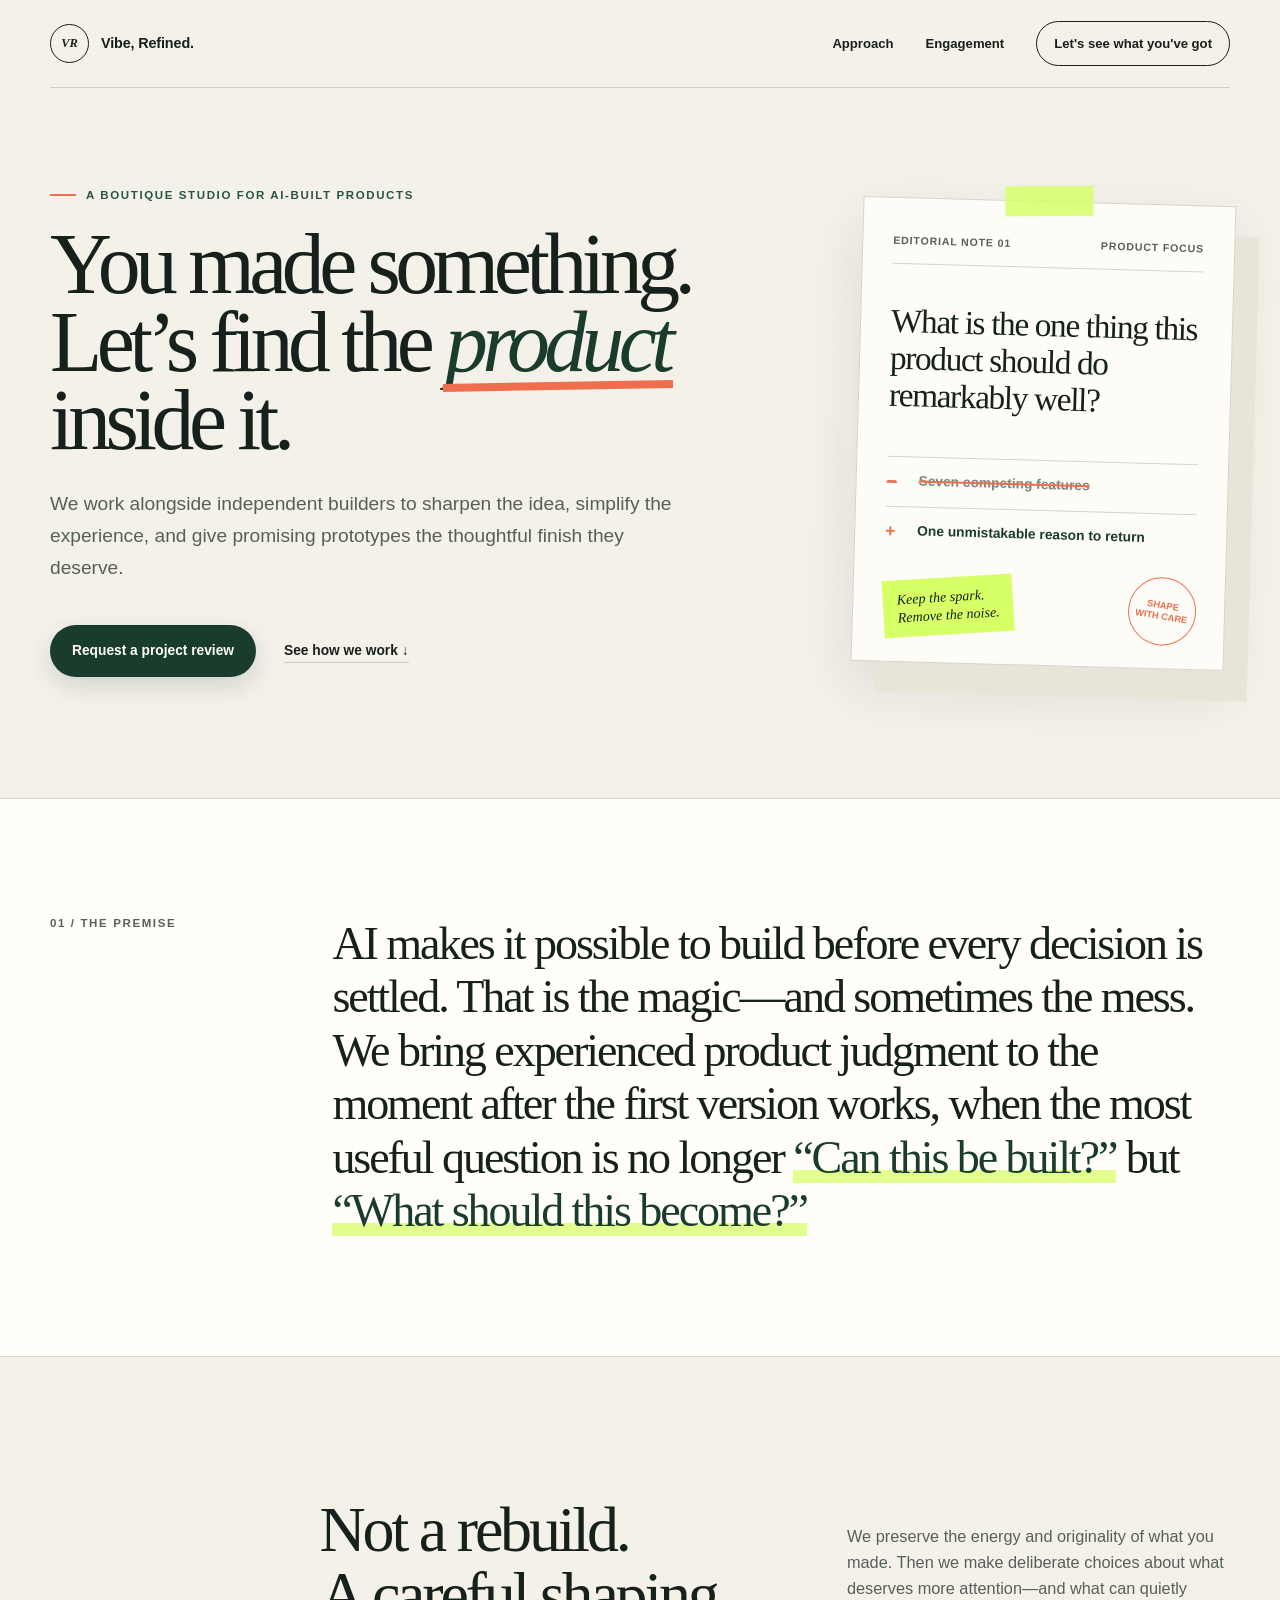
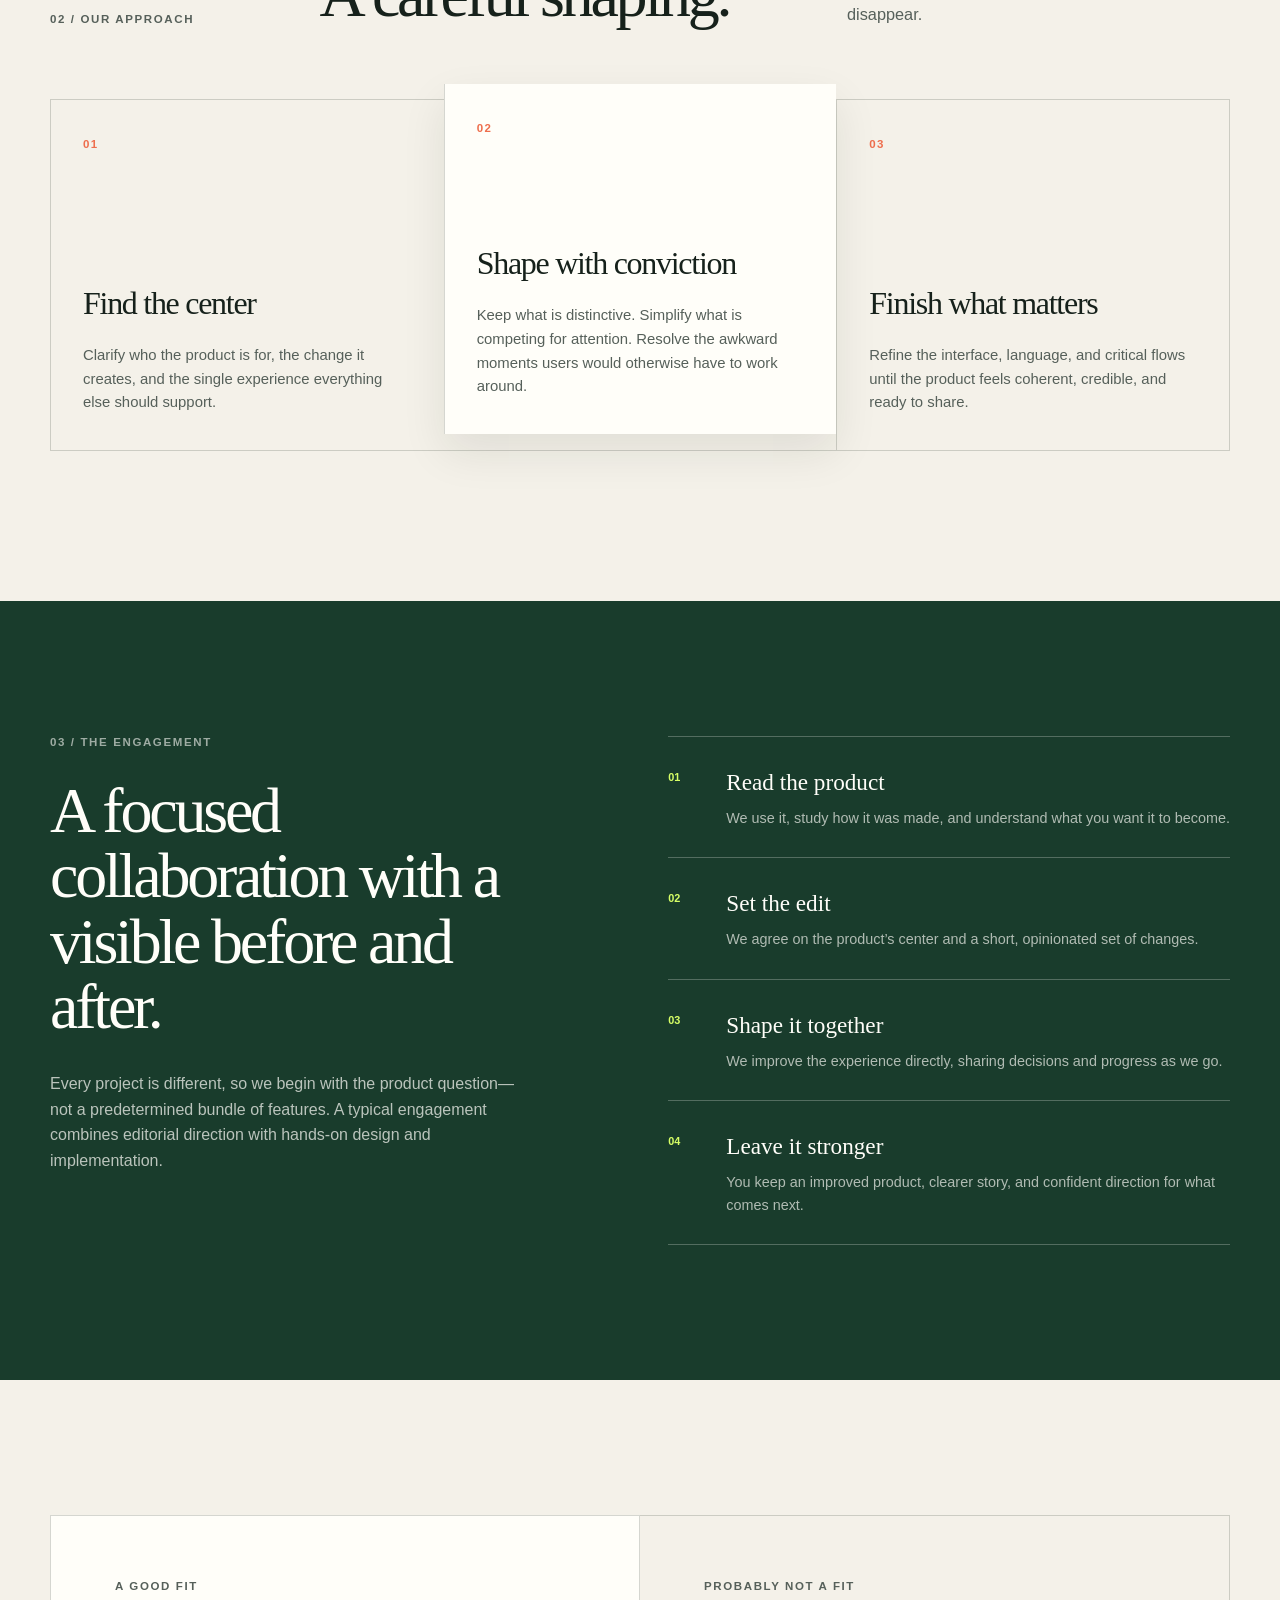
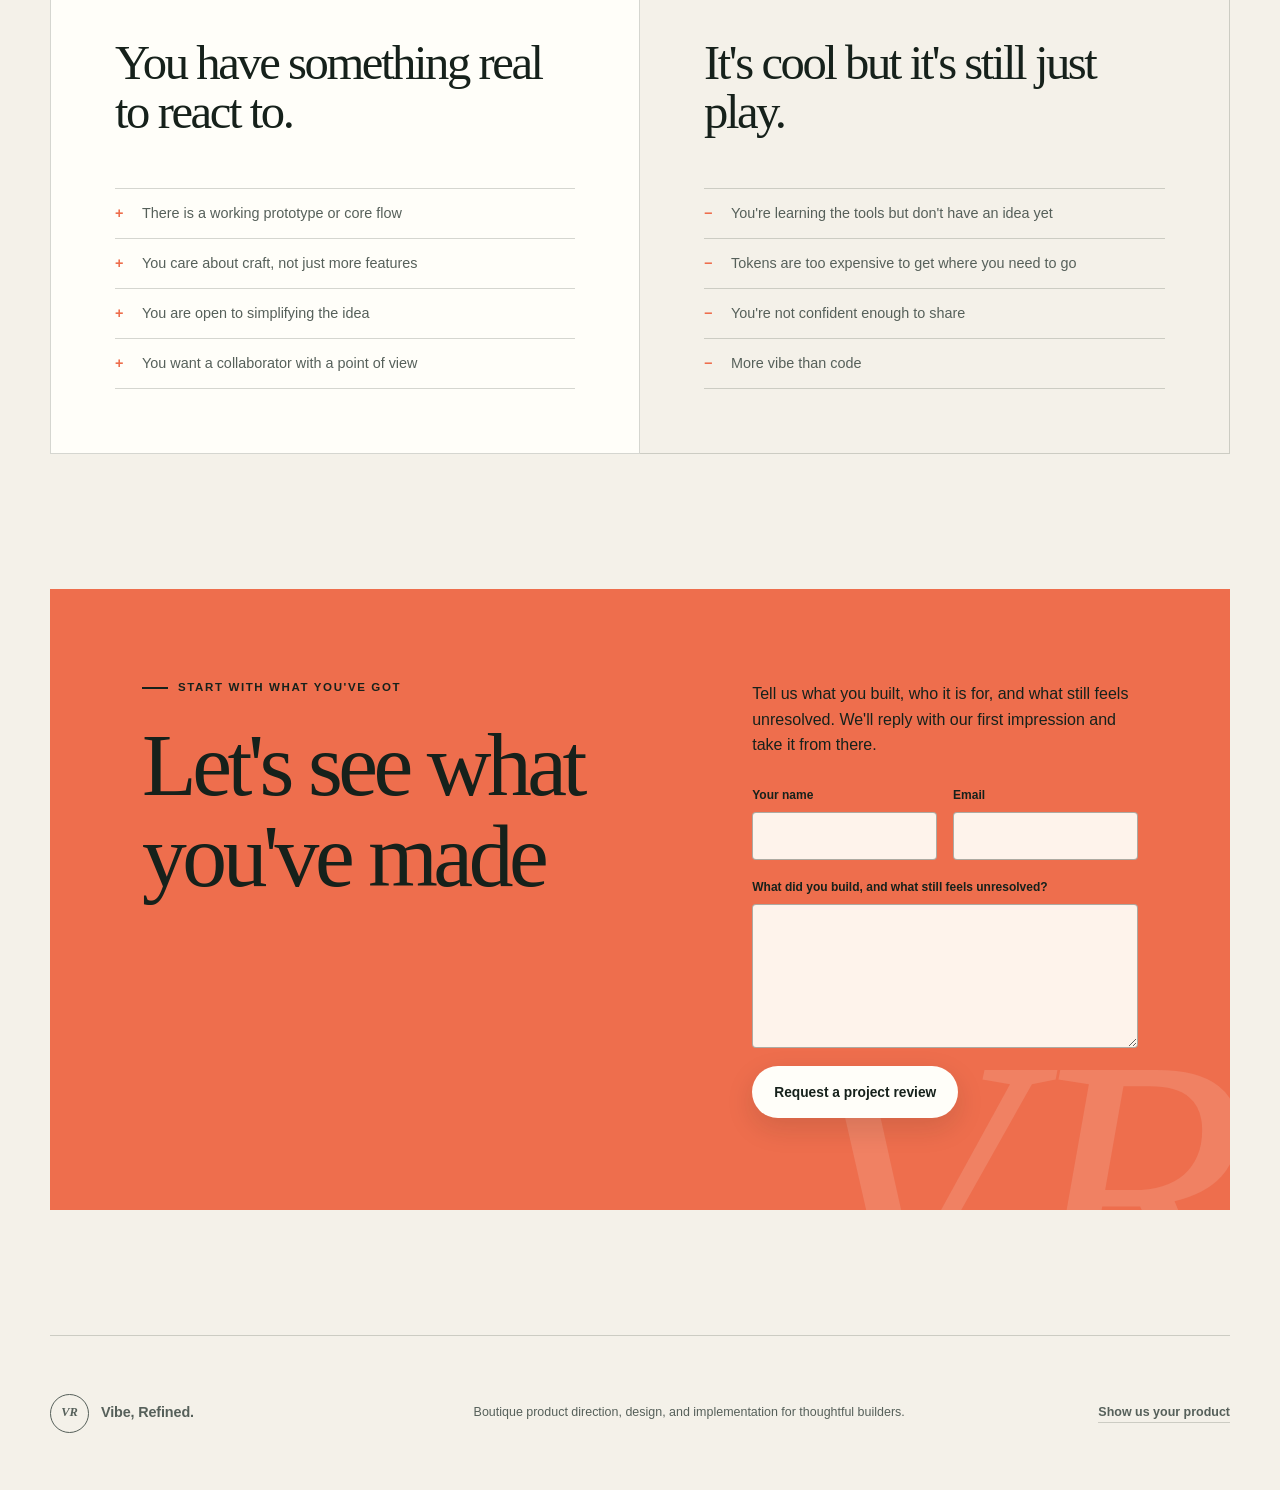
==== commit 4b07da4b: "Rebrand site as Vibe Refined" ====
--- a/index.html
+++ b/index.html
@@ -5,23 +5,23 @@
     <meta name="viewport" content="width=device-width, initial-scale=1" />
     <meta
       name="description"
-      content="Product, Refined. is a boutique studio that helps creators shape AI-built prototypes into focused, thoughtful products."
+      content="Vibe, Refined. is a boutique studio that helps creators shape AI-built prototypes into focused, thoughtful products."
     />
     <meta name="theme-color" content="#f4f1e9" />
-    <title>Product, Refined. — Find the product inside your prototype</title>
+    <title>Vibe, Refined. — Find the product inside your prototype</title>
     <link rel="stylesheet" href="styles.css" />
   </head>
   <body>
     <header class="site-header">
-      <a class="brand" href="#top" aria-label="Product, Refined., home">
-        <span class="brand-mark" aria-hidden="true">PR</span>
-        <span>Product, Refined.</span>
+      <a class="brand" href="#top" aria-label="Vibe, Refined., home">
+        <span class="brand-mark" aria-hidden="true">VR</span>
+        <span>Vibe, Refined.</span>
       </a>
 
       <nav class="site-nav" aria-label="Main navigation">
         <a href="#approach">Approach</a>
         <a href="#engagement">Engagement</a>
-        <a class="nav-cta" href="#apply">Show us your product</a>
+        <a class="nav-cta" href="#apply">Let's see what you've got</a>
       </nav>
     </header>
 
@@ -40,7 +40,7 @@
           </div>
         </div>
 
-        <div class="editorial-board" aria-label="An example of the Product, Refined. process">
+        <div class="editorial-board" aria-label="An example of the Vibe, Refined. process">
           <div class="board-meta">
             <span>Editorial note 01</span>
             <span>Product focus</span>
@@ -167,12 +167,12 @@
         </div>
         <div class="fit-card fit-negative">
           <p class="section-index">Probably not a fit</p>
-          <h2>You need extra hands for a fixed specification.</h2>
+          <h2>It's cool but it's still just play.</h2>
           <ul>
-            <li>A large team to execute an existing roadmap</li>
-            <li>Low-cost hosting or routine maintenance</li>
-            <li>A guaranteed market outcome</li>
-            <li>More features without product trade-offs</li>
+            <li>You're learning the tools but don't have an idea yet</li>
+            <li>Tokens are too expensive to get where you need to go</li>
+            <li>You're not confident enough to share</li>
+            <li>More vibe than code</li>
           </ul>
         </div>
       </section>
@@ -180,15 +180,12 @@
       <section class="apply-section section-shell" id="apply">
         <div class="apply-card">
           <div>
-            <p class="eyebrow">Start with the thing you made</p>
-            <h2>Show us your product.</h2>
+            <p class="eyebrow">Start with what you've got</p>
+            <h2>Let's see what you've made</h2>
           </div>
           <div class="apply-copy">
-            <p class="prototype-promise">A working prototype is enough.</p>
-            <p>
-              Tell us what you built, who it is for, and what still feels unresolved. You don&rsquo;t
-              need to have it hosted yet. We&rsquo;ll reply with our first impression and whether working
-              together looks useful.
+            <p>
+              Tell us what you built, who it is for, and what still feels unresolved. We'll reply with our first impression and take it from there.
             </p>
             <form
               class="interest-form"
@@ -225,8 +222,8 @@
 
     <footer class="site-footer section-shell">
       <div class="footer-brand">
-        <span class="brand-mark" aria-hidden="true">PR</span>
-        <span>Product, Refined.</span>
+        <span class="brand-mark" aria-hidden="true">VR</span>
+        <span>Vibe, Refined.</span>
       </div>
       <p>Boutique product direction, design, and implementation for thoughtful builders.</p>
       <a href="#apply">Show us your product</a>
--- a/styles.css
+++ b/styles.css
@@ -564,7 +564,7 @@
 }
 
 .apply-card::after {
-  content: "PR";
+  content: "VR";
   position: absolute;
   right: -0.05em;
   bottom: -0.44em;
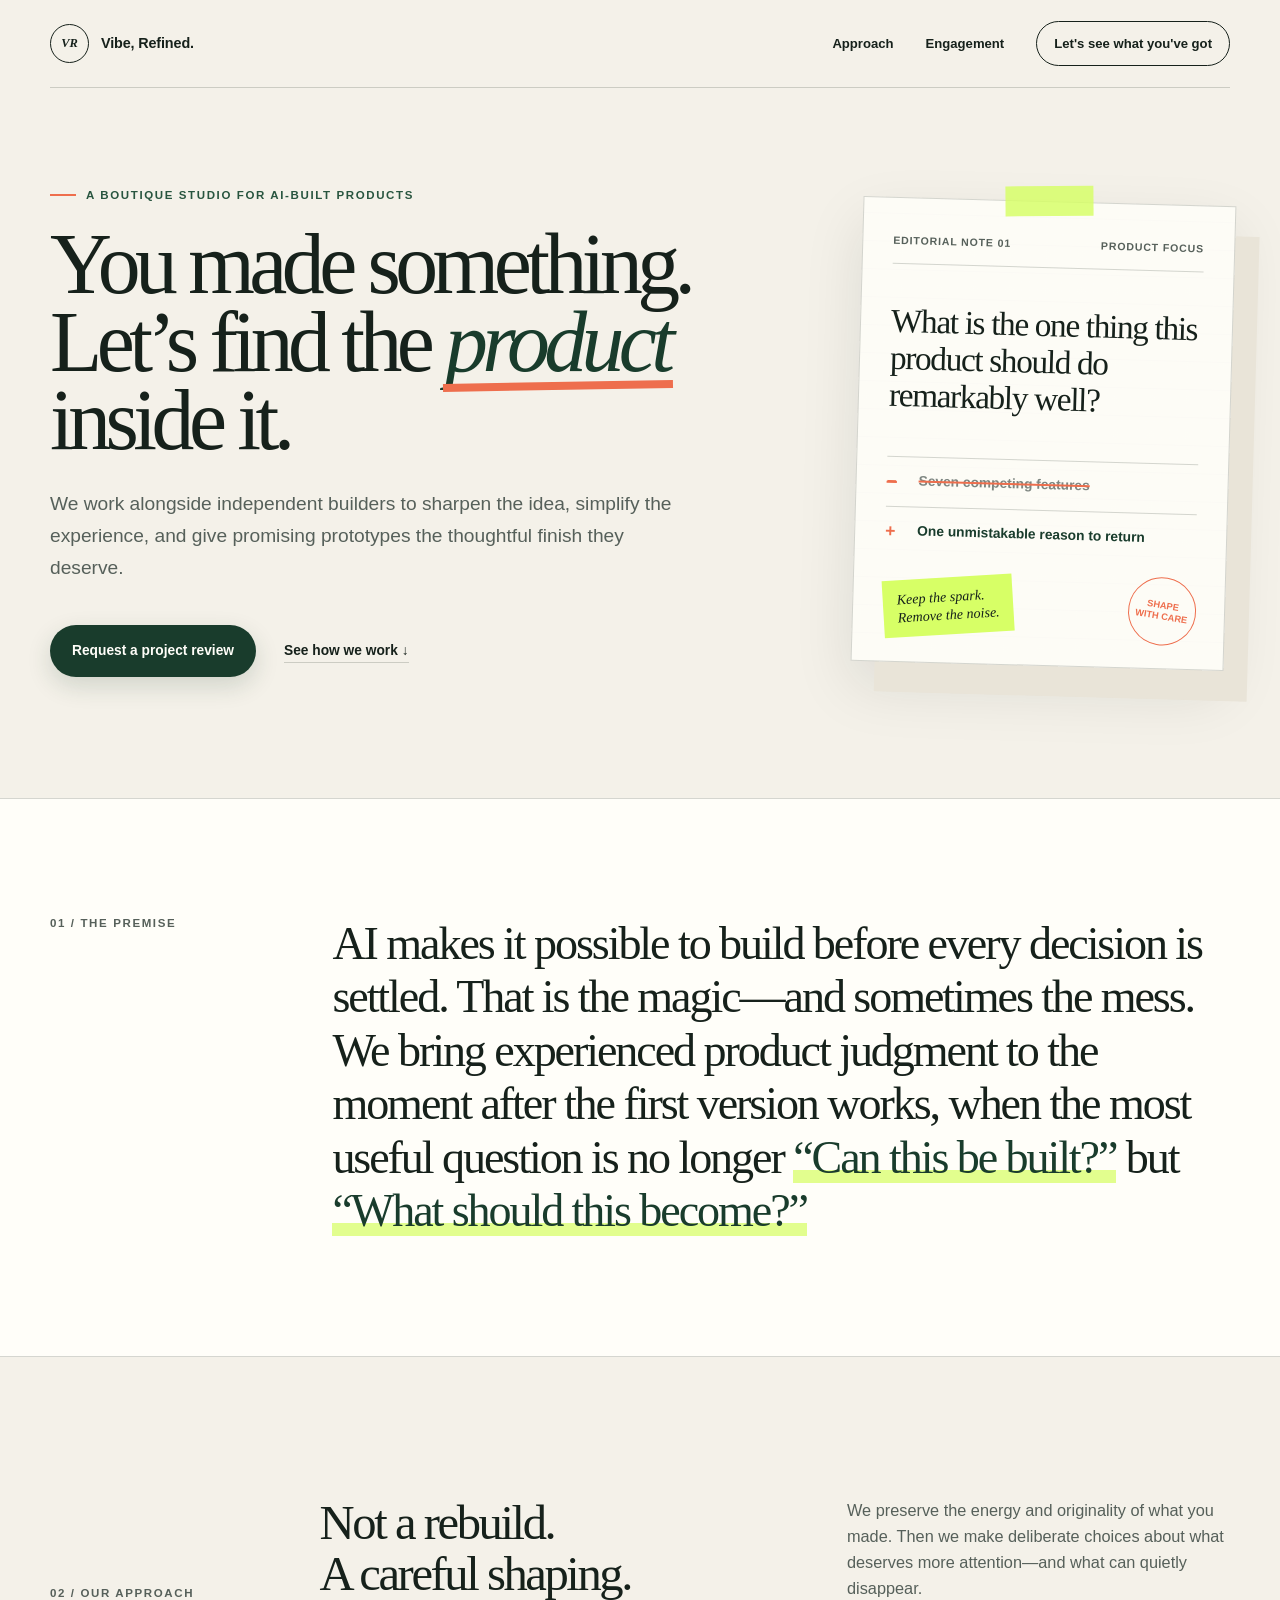
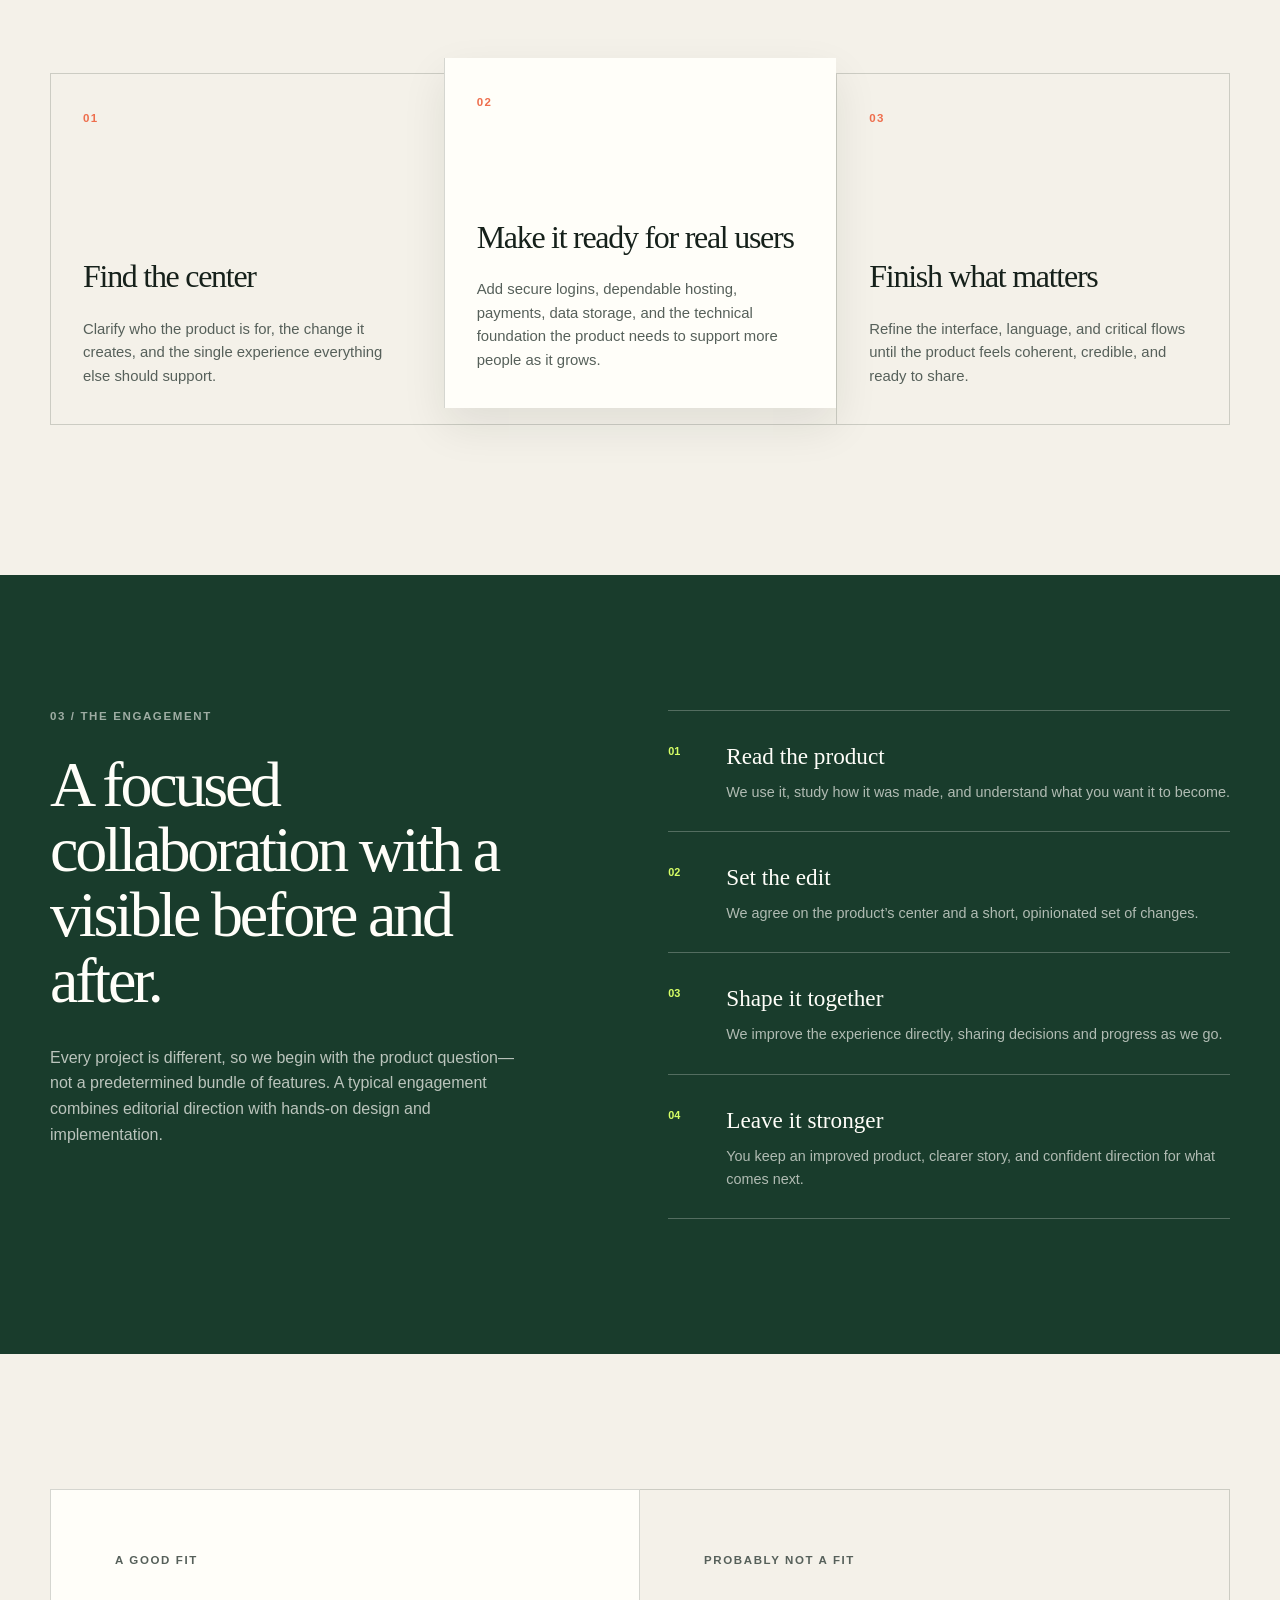
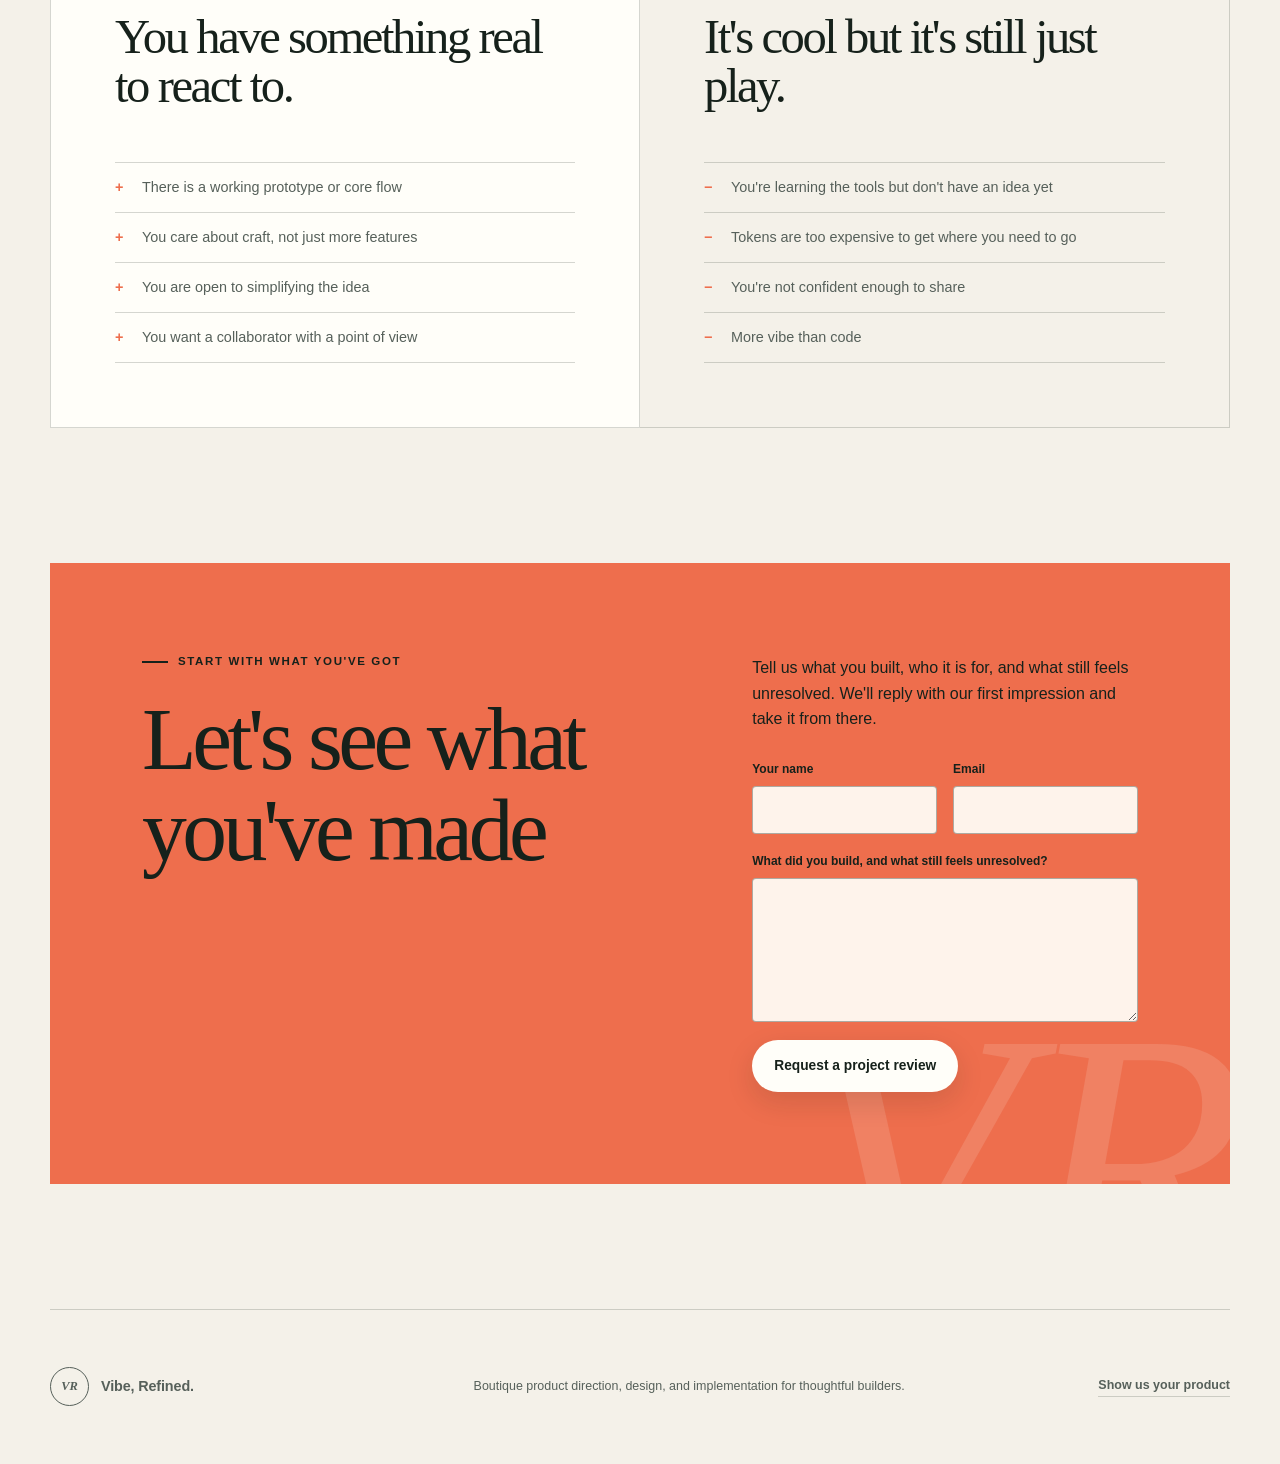
==== commit 263a61f5: "Clarify practical product services" ====
--- a/index.html
+++ b/index.html
@@ -92,10 +92,10 @@
           </article>
           <article class="principle-card featured-card">
             <span class="principle-number">02</span>
-            <h3>Shape with conviction</h3>
-            <p>
-              Keep what is distinctive. Simplify what is competing for attention. Resolve the
-              awkward moments users would otherwise have to work around.
+            <h3>Make it ready for real users</h3>
+            <p>
+              Add secure logins, dependable hosting, payments, data storage, and the technical
+              foundation the product needs to support more people as it grows.
             </p>
           </article>
           <article class="principle-card">
--- a/styles.css
+++ b/styles.css
@@ -381,7 +381,8 @@
 }
 
 .section-heading h2 {
-  font-size: clamp(2.7rem, 5vw, 4.8rem);
+  font-size: clamp(2.35rem, 3.8vw, 3.7rem);
+  line-height: 1.06;
 }
 
 .section-heading > p:last-child {
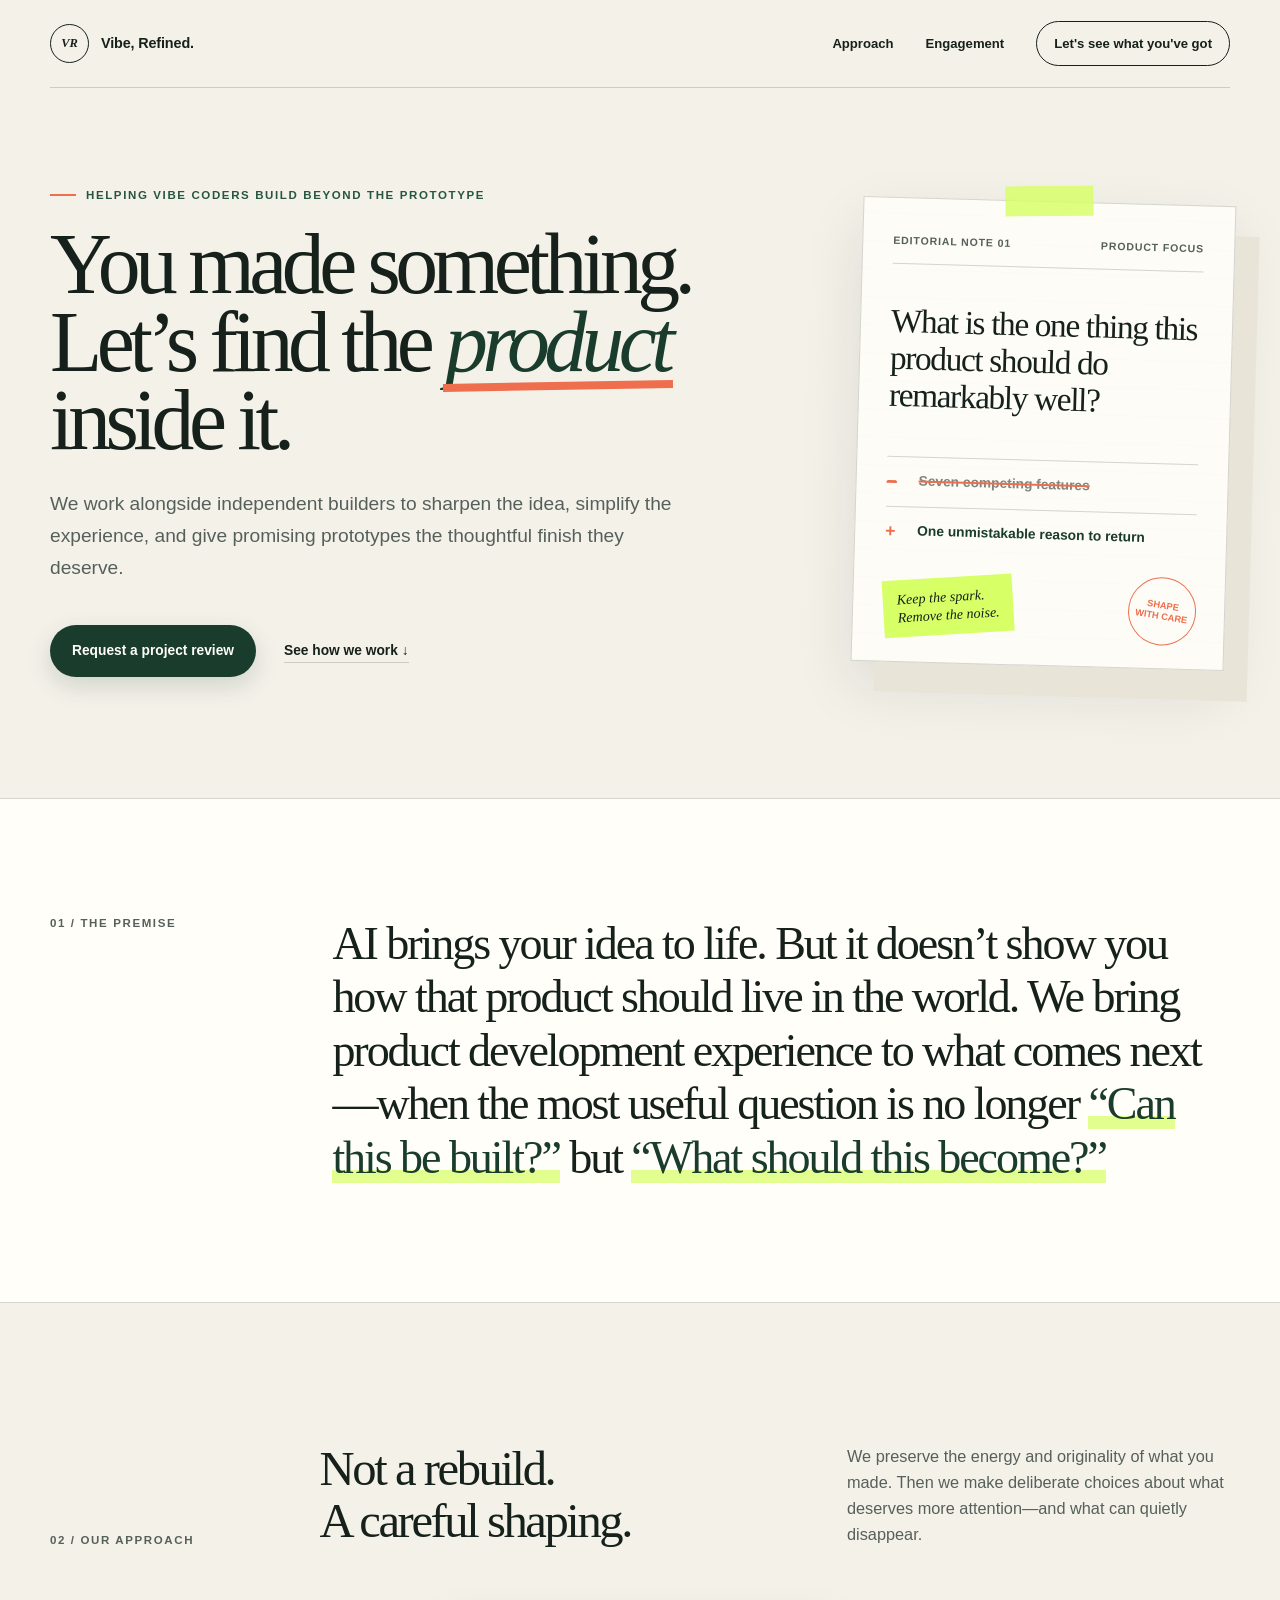
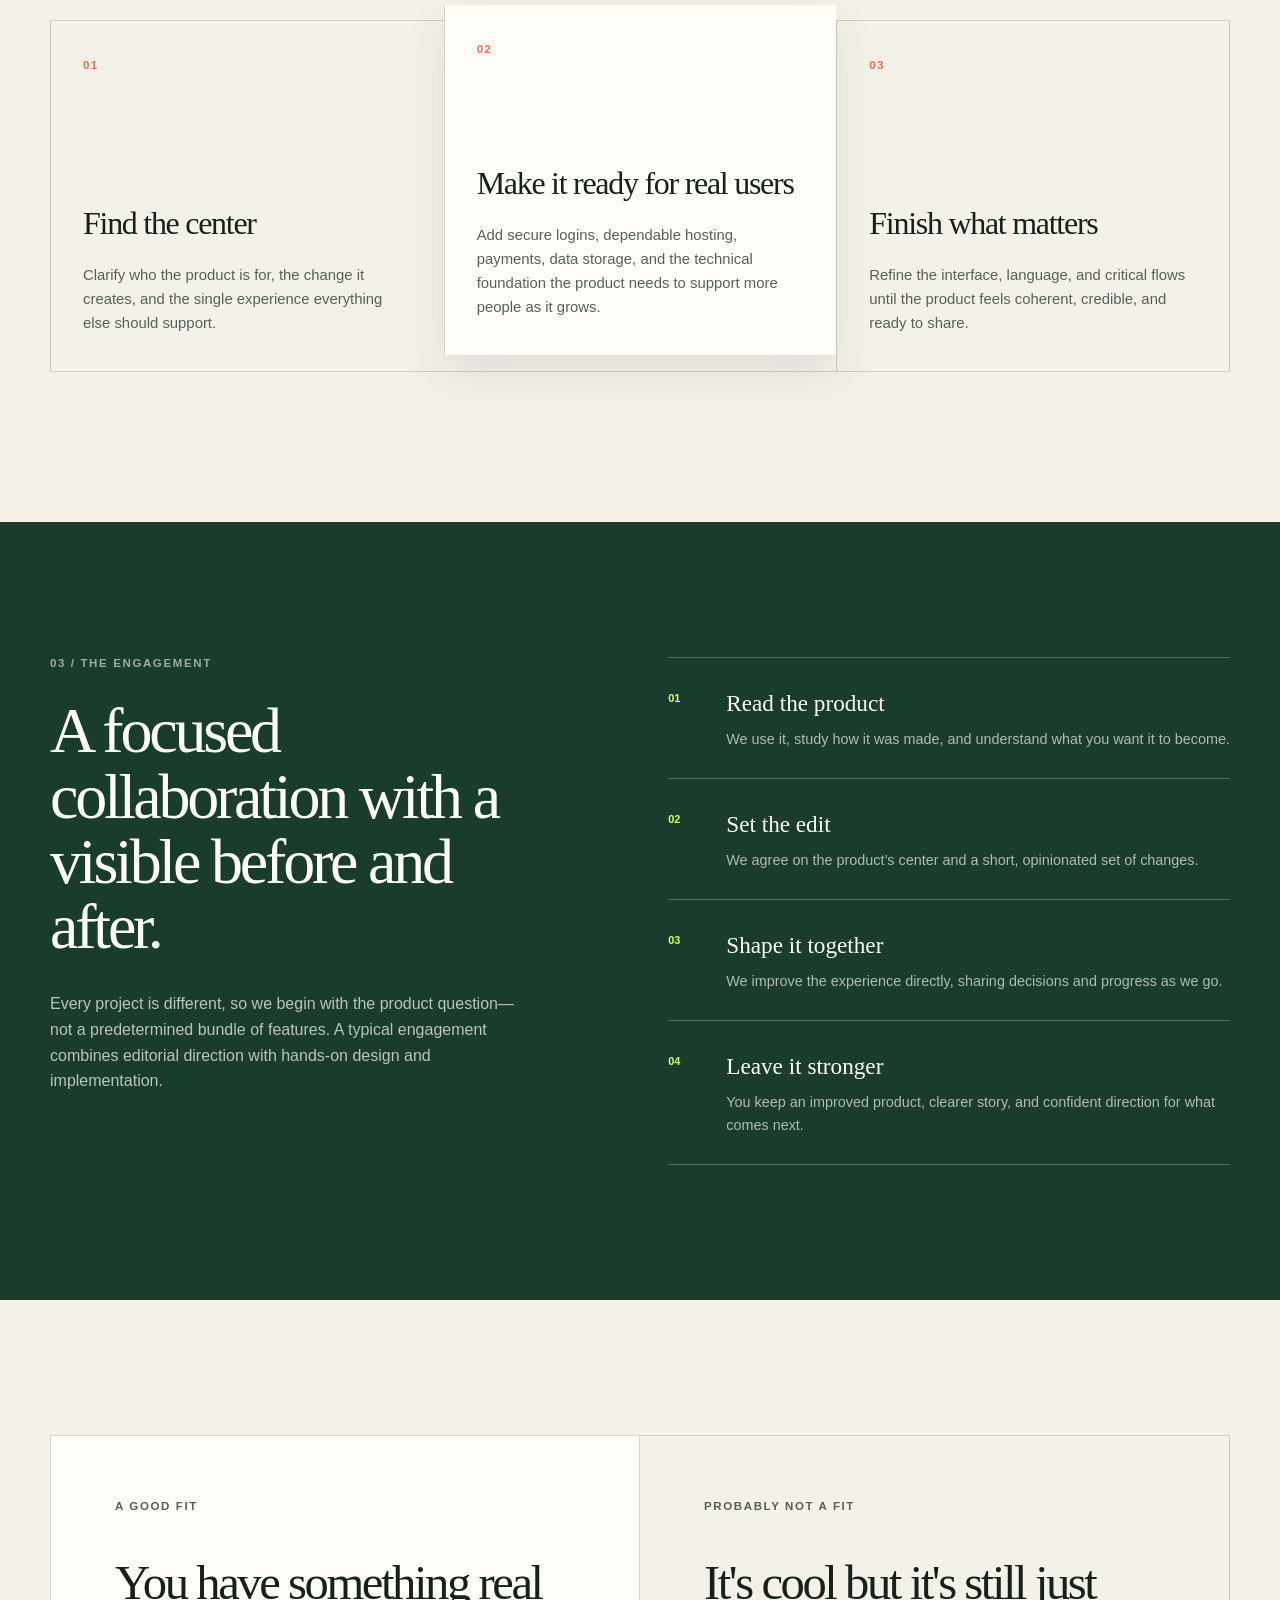
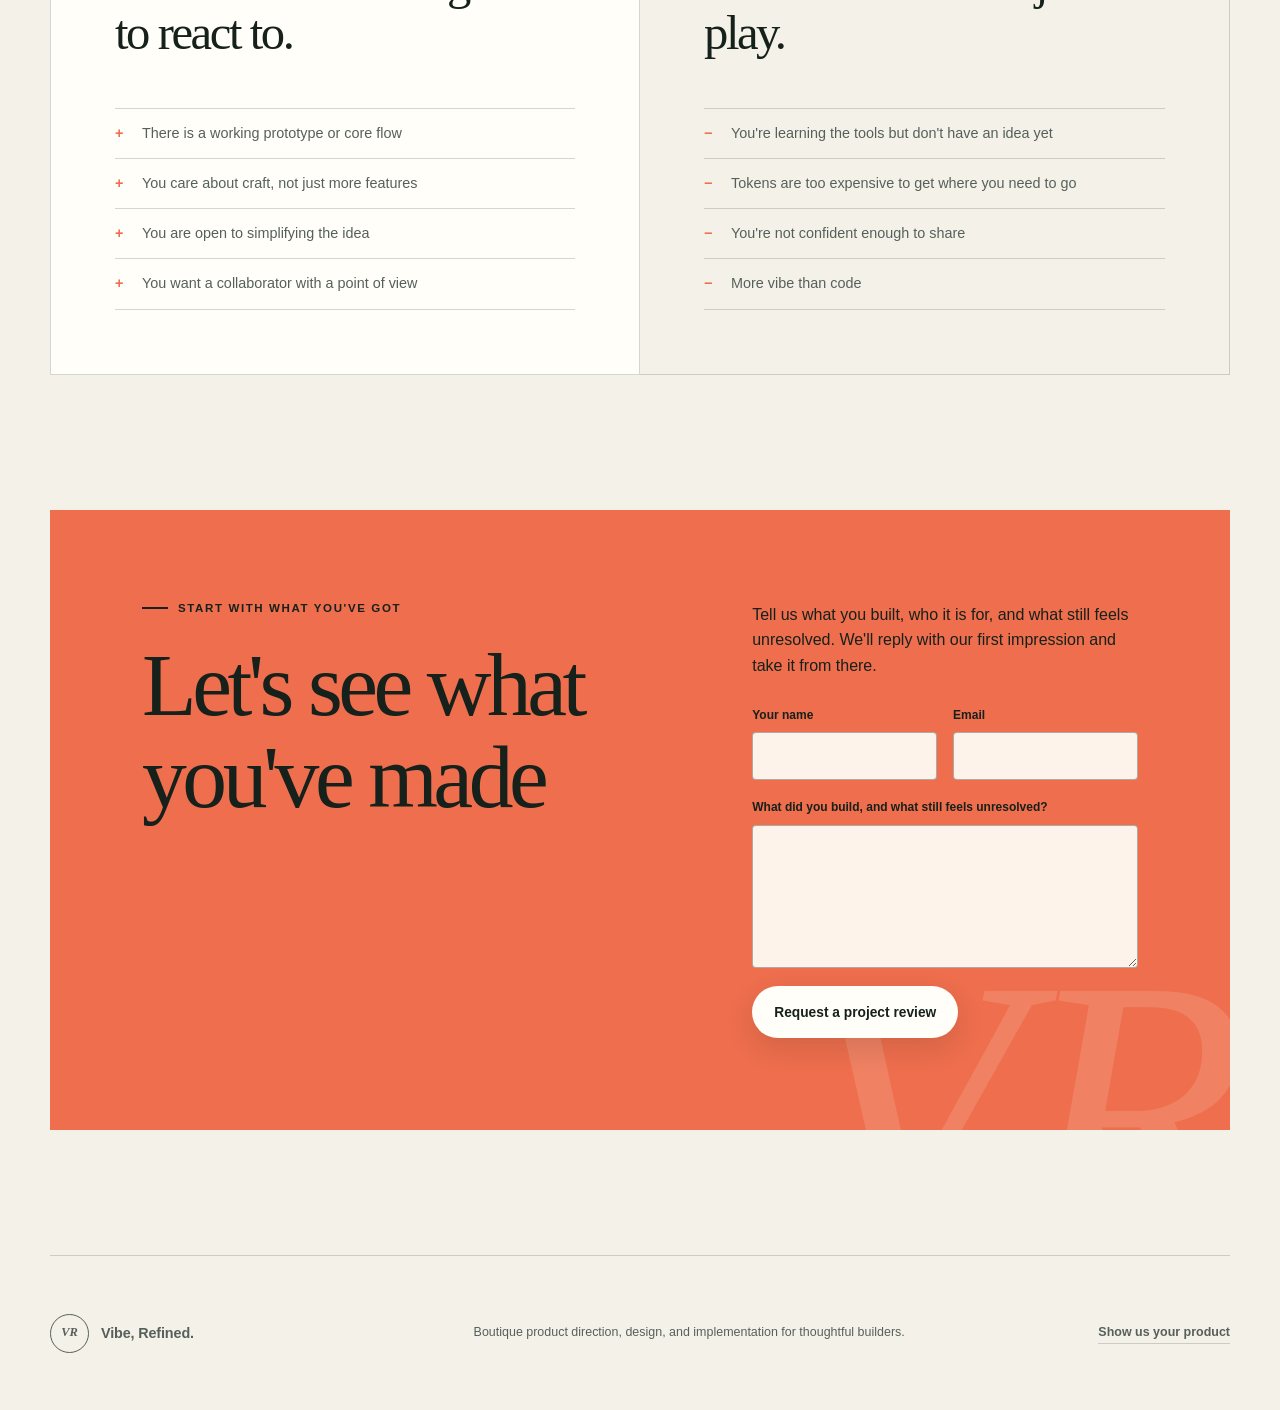
==== commit 028be971: "Refine landing page positioning" ====
--- a/index.html
+++ b/index.html
@@ -28,7 +28,7 @@
     <main id="top">
       <section class="hero section-shell">
         <div class="hero-copy">
-          <p class="eyebrow">A boutique studio for AI-built products</p>
+          <p class="eyebrow">Helping vibe coders build beyond the prototype</p>
           <h1>You made something.<br />Let&rsquo;s find the <em>product</em> inside it.</h1>
           <p class="hero-lede">
             We work alongside independent builders to sharpen the idea, simplify the
@@ -63,9 +63,9 @@
         <div class="section-shell manifesto-inner">
           <p class="section-index">01 / The premise</p>
           <p class="manifesto-copy">
-            AI makes it possible to build before every decision is settled. That is the magic—and
-            sometimes the mess. We bring experienced product judgment to the moment after the first
-            version works, when the most useful question is no longer
+            AI brings your idea to life. But it doesn’t show you how that product should live in the world.
+            We bring product development experience to what comes next&mdash;when the most useful question
+            is no longer
             <strong>“Can this be built?”</strong> but <strong>“What should this become?”</strong>
           </p>
         </div>
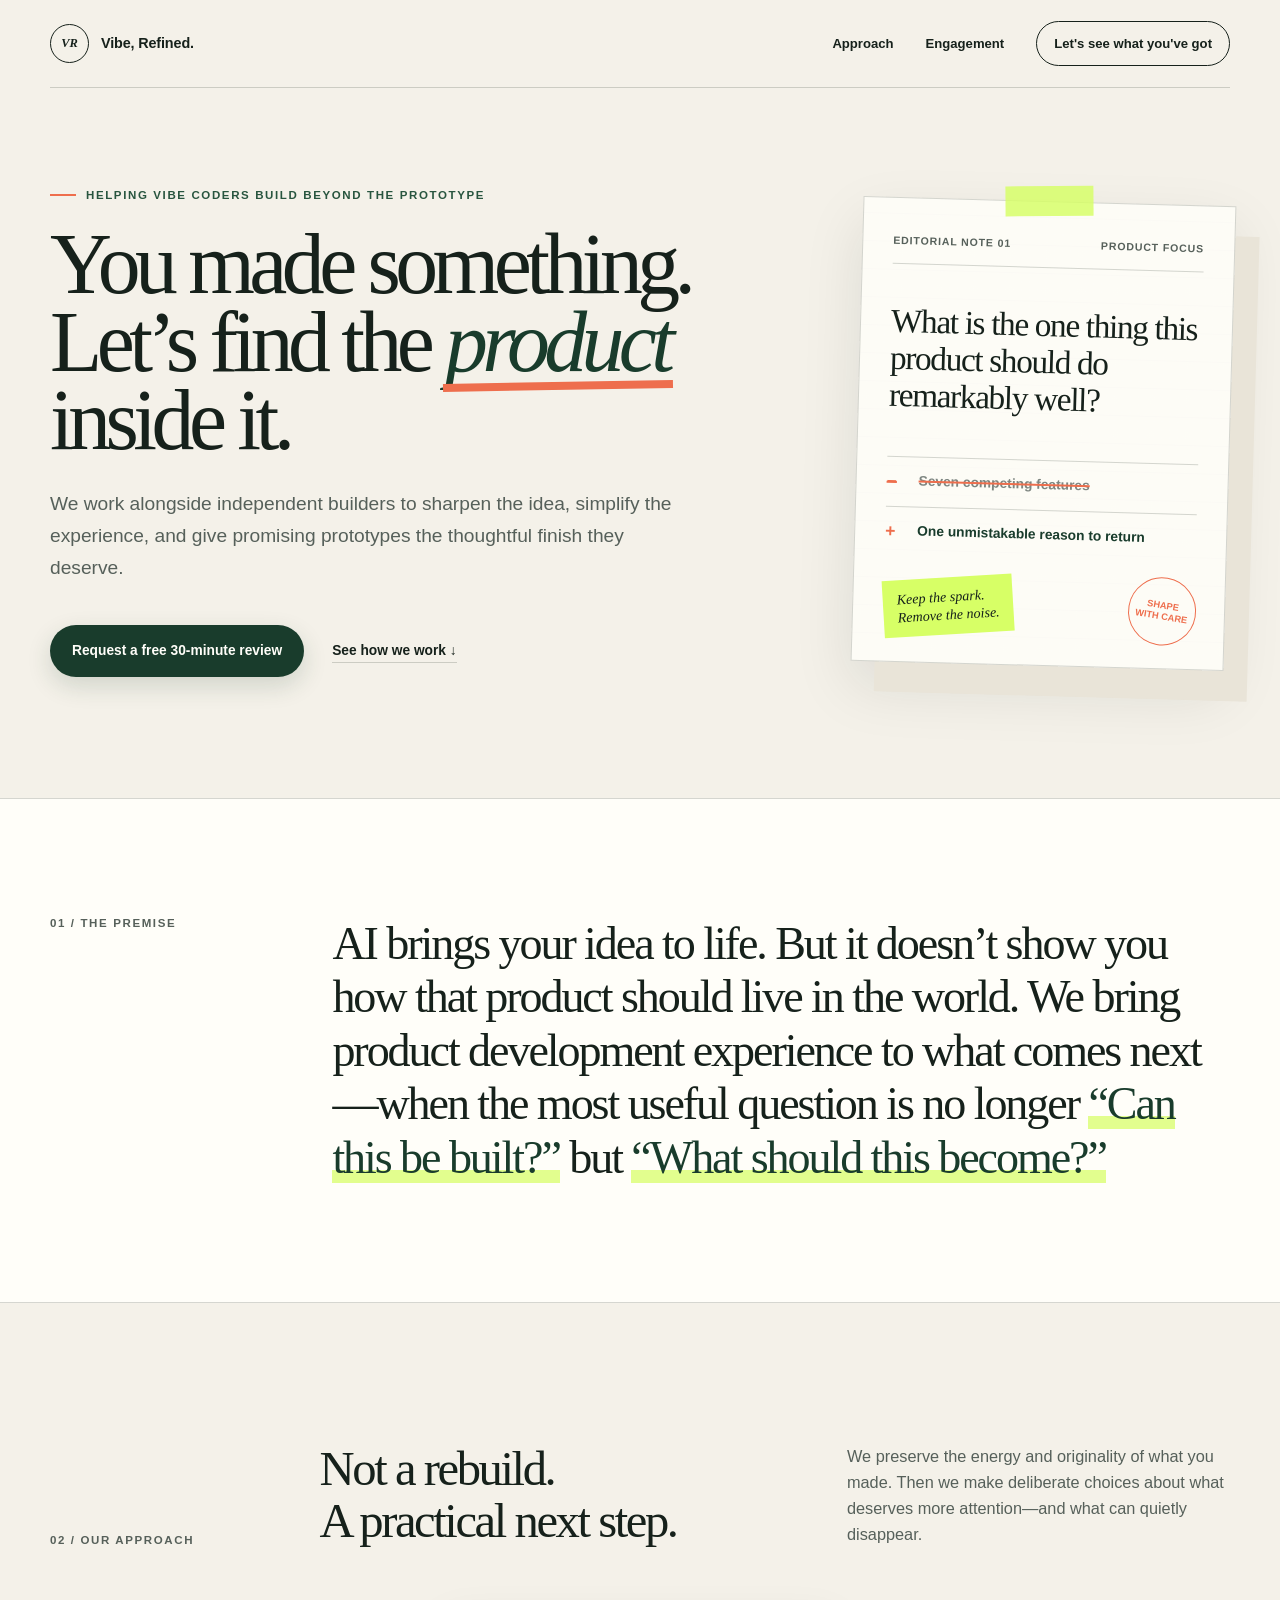
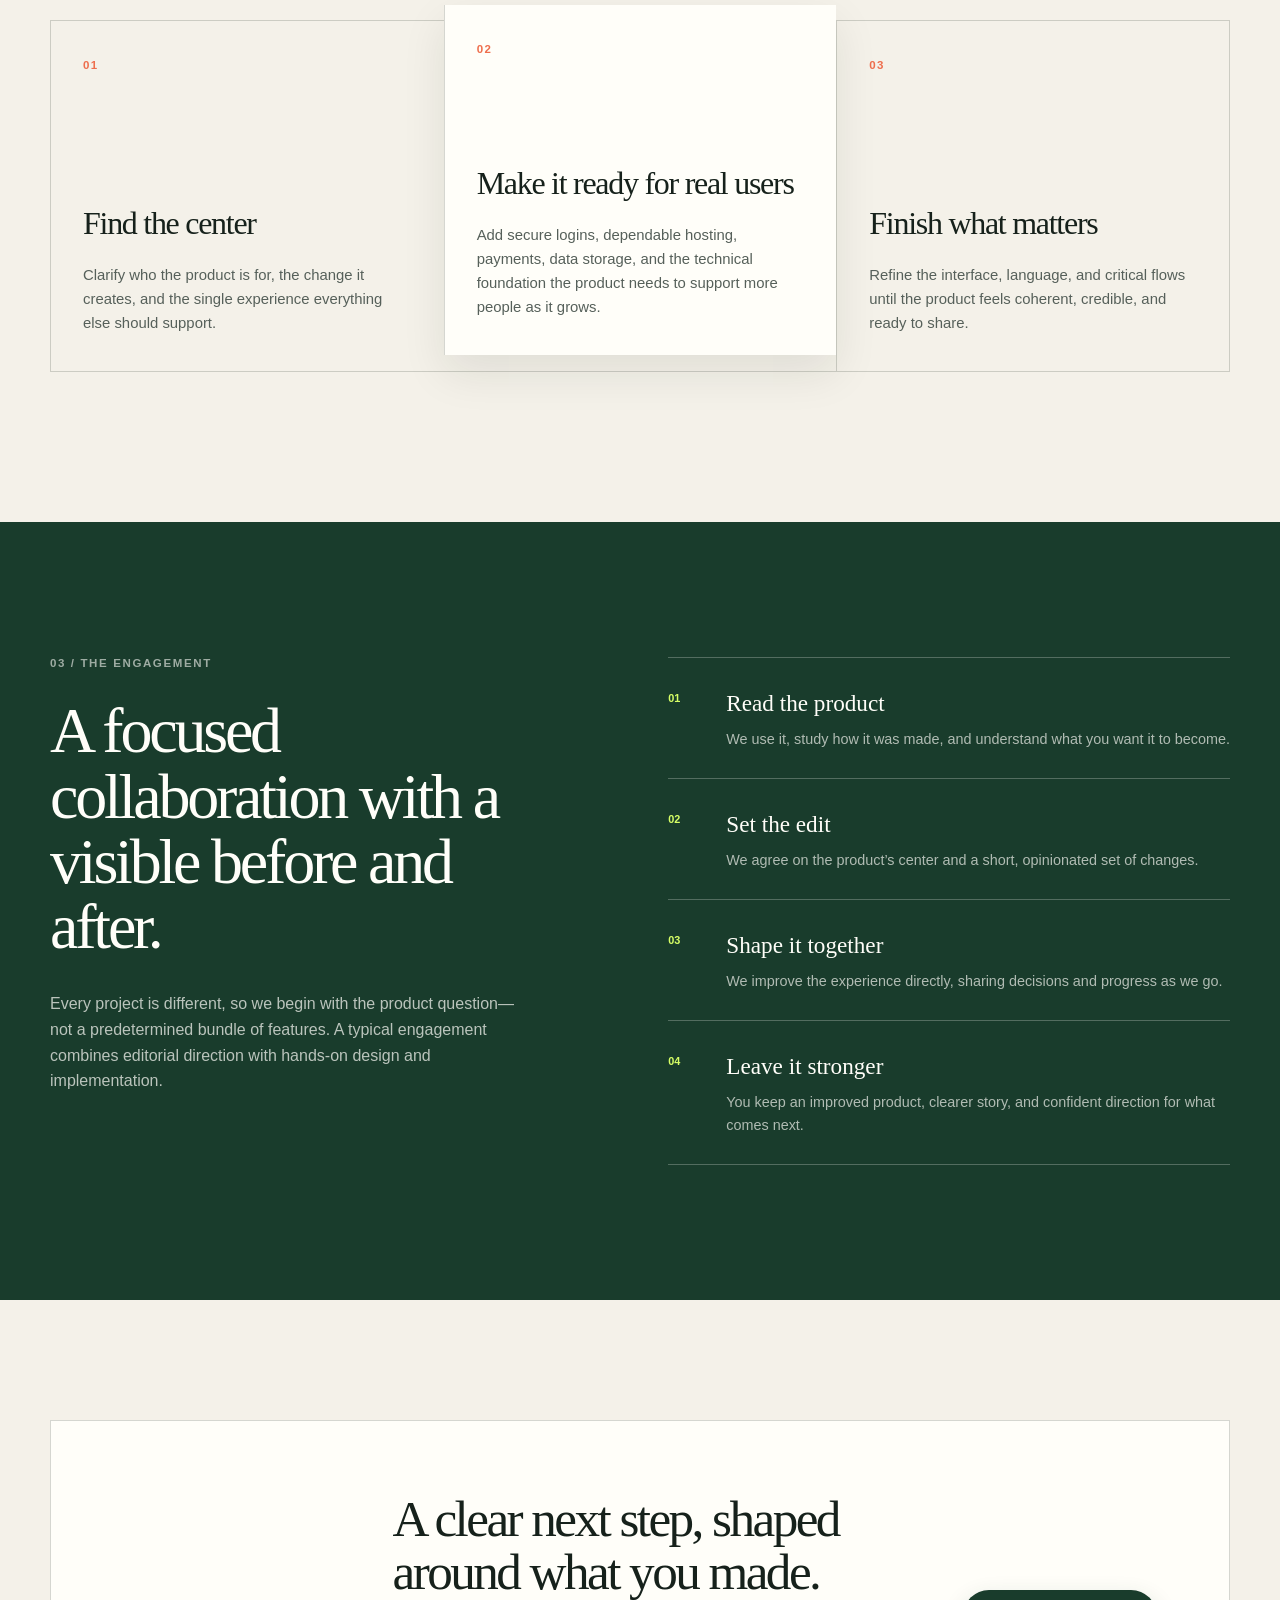
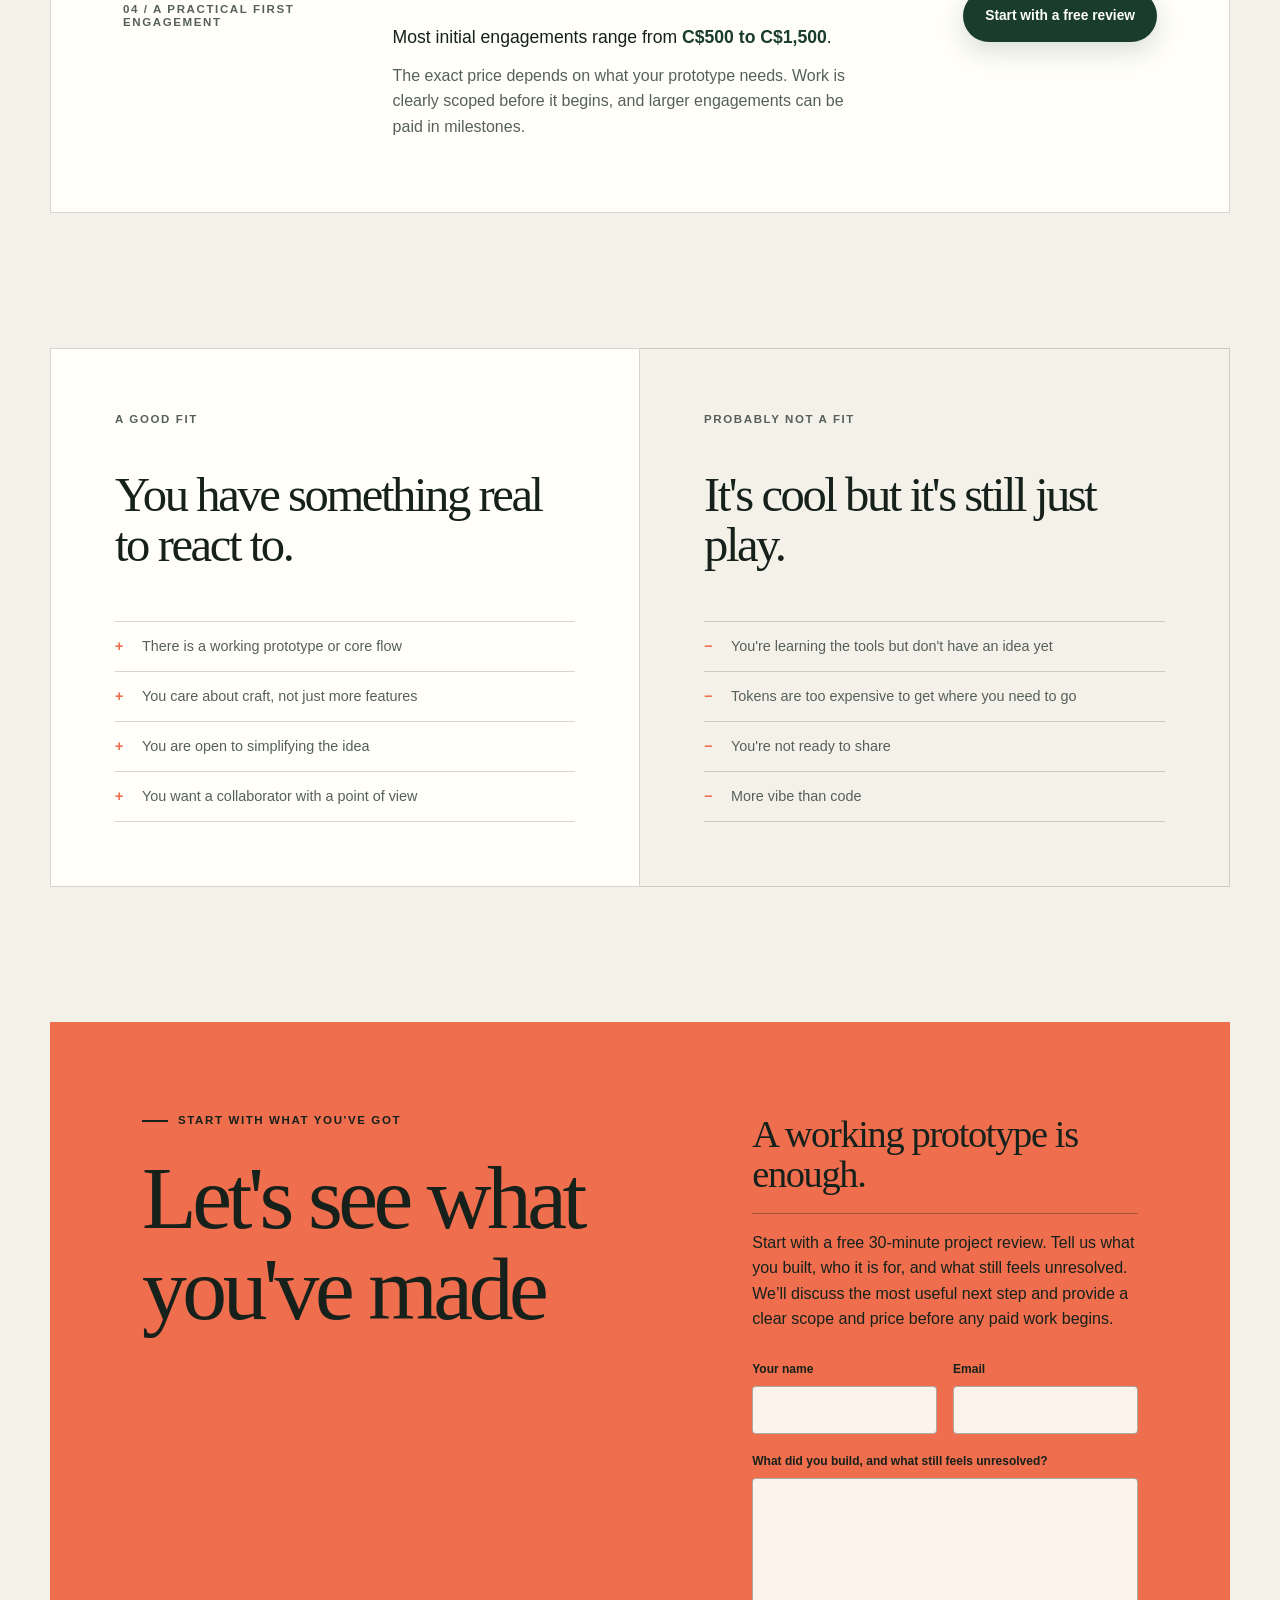
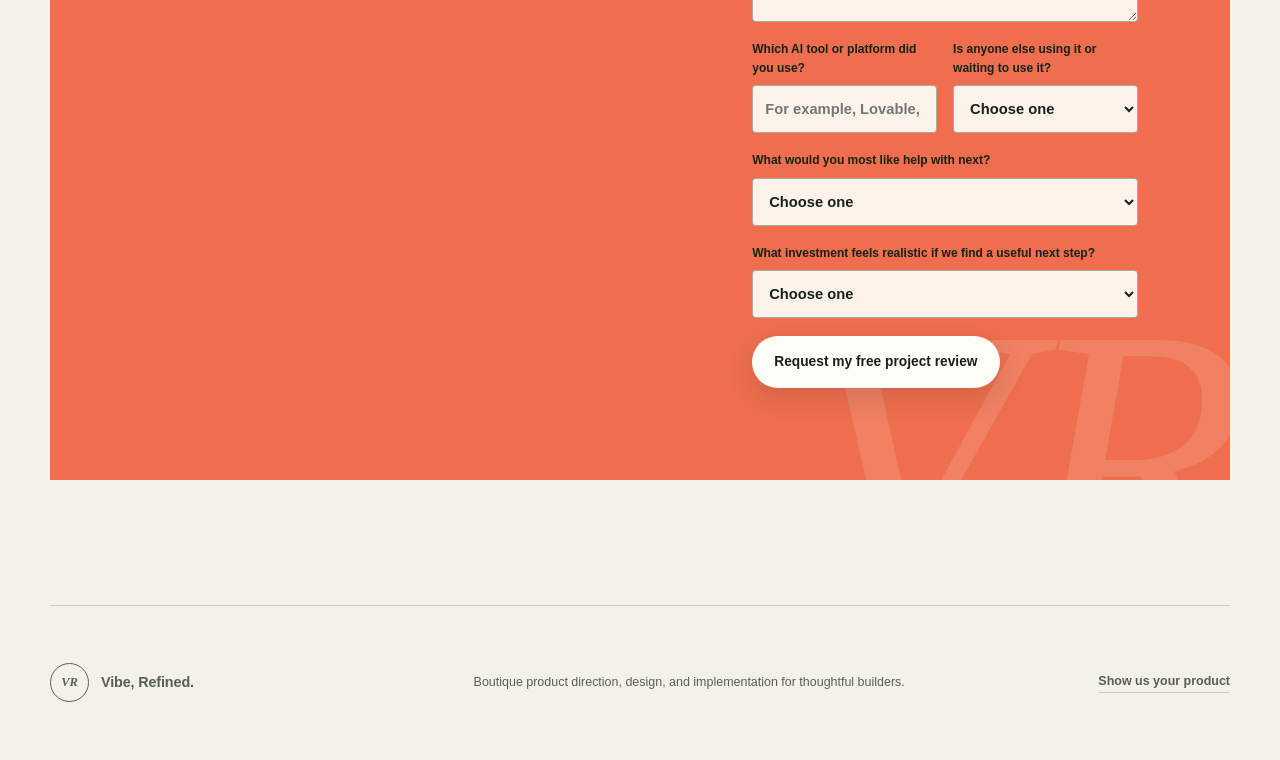
==== commit ffcde8e1: "Add launch offer and project review funnel" ====
--- a/index.html
+++ b/index.html
@@ -35,7 +35,7 @@
             experience, and give promising prototypes the thoughtful finish they deserve.
           </p>
           <div class="hero-actions">
-            <a class="button button-primary" href="#apply">Request a project review</a>
+            <a class="button button-primary" href="#apply">Request a free 30-minute review</a>
             <a class="text-link" href="#approach">See how we work <span aria-hidden="true">↓</span></a>
           </div>
         </div>
@@ -74,7 +74,7 @@
       <section class="approach section-shell" id="approach">
         <div class="section-heading">
           <p class="section-index">02 / Our approach</p>
-          <h2>Not a rebuild.<br />A careful shaping.</h2>
+          <h2>Not a rebuild.<br />A practical next step.</h2>
           <p>
             We preserve the energy and originality of what you made. Then we make deliberate
             choices about what deserves more attention—and what can quietly disappear.
@@ -151,6 +151,21 @@
               </div>
             </div>
           </div>
+        </div>
+      </section>
+
+      <section class="pricing section-shell" aria-labelledby="pricing-title">
+        <div class="pricing-card">
+          <p class="section-index">04 / A practical first engagement</p>
+          <div class="pricing-copy">
+            <h2 id="pricing-title">A clear next step, shaped around what you made.</h2>
+            <p class="pricing-range">Most initial engagements range from <strong>C$500 to C$1,500</strong>.</p>
+            <p>
+              The exact price depends on what your prototype needs. Work is clearly scoped before it
+              begins, and larger engagements can be paid in milestones.
+            </p>
+          </div>
+          <a class="button button-primary" href="#apply">Start with a free review</a>
         </div>
       </section>
 
@@ -171,7 +186,7 @@
           <ul>
             <li>You're learning the tools but don't have an idea yet</li>
             <li>Tokens are too expensive to get where you need to go</li>
-            <li>You're not confident enough to share</li>
+            <li>You're not ready to share</li>
             <li>More vibe than code</li>
           </ul>
         </div>
@@ -184,8 +199,9 @@
             <h2>Let's see what you've made</h2>
           </div>
           <div class="apply-copy">
-            <p>
-              Tell us what you built, who it is for, and what still feels unresolved. We'll reply with our first impression and take it from there.
+            <p class="prototype-promise">A working prototype is enough.</p>
+            <p>
+              Start with a free 30-minute project review. Tell us what you built, who it is for, and what still feels unresolved. We’ll discuss the most useful next step and provide a clear scope and price before any paid work begins.
             </p>
             <form
               class="interest-form"
@@ -196,6 +212,12 @@
               netlify-honeypot="bot-field"
             >
               <input type="hidden" name="form-name" value="project-interest" />
+              <input type="hidden" name="offer" value="launch" />
+              <input type="hidden" name="utm_source" value="" />
+              <input type="hidden" name="utm_medium" value="" />
+              <input type="hidden" name="utm_campaign" value="" />
+              <input type="hidden" name="utm_content" value="" />
+              <input type="hidden" name="landing-page" value="" />
               <p class="honeypot">
                 <label>Do not fill this out if you are human: <input name="bot-field" /></label>
               </p>
@@ -213,7 +235,43 @@
                 What did you build, and what still feels unresolved?
                 <textarea name="project-note" rows="5" required></textarea>
               </label>
-              <button class="button button-light" type="submit">Request a project review</button>
+              <div class="form-row">
+                <label>
+                  Which AI tool or platform did you use?
+                  <input type="text" name="ai-platform" placeholder="For example, Lovable, Replit, Bolt, or ChatGPT" />
+                </label>
+                <label>
+                  Is anyone else using it or waiting to use it?
+                  <select name="user-status" required>
+                    <option value="">Choose one</option>
+                    <option value="active-users">Yes, people are using it</option>
+                    <option value="waiting-users">Yes, someone is waiting to use it</option>
+                    <option value="creator-only">Not yet—just me</option>
+                  </select>
+                </label>
+              </div>
+              <label>
+                What would you most like help with next?
+                <select name="next-help" required>
+                  <option value="">Choose one</option>
+                  <option value="focus-usability">Product focus or usability</option>
+                  <option value="launch-hosting">Getting it online or improving hosting</option>
+                  <option value="accounts-payments">User accounts or payments</option>
+                  <option value="reliability-security">Reliability or security</option>
+                  <option value="other">Something else</option>
+                </select>
+              </label>
+              <label>
+                What investment feels realistic if we find a useful next step?
+                <select name="budget-range" required>
+                  <option value="">Choose one</option>
+                  <option value="under-500">Under C$500</option>
+                  <option value="500-1000">C$500–C$1,000</option>
+                  <option value="1000-1500">C$1,000–C$1,500</option>
+                  <option value="over-1500">Over C$1,500</option>
+                </select>
+              </label>
+              <button class="button button-light" type="submit">Request my free project review</button>
             </form>
           </div>
         </div>
@@ -228,5 +286,17 @@
       <p>Boutique product direction, design, and implementation for thoughtful builders.</p>
       <a href="#apply">Show us your product</a>
     </footer>
+    <script>
+      const attributionFields = ["utm_source", "utm_medium", "utm_campaign", "utm_content"];
+      const searchParams = new URLSearchParams(window.location.search);
+
+      attributionFields.forEach((fieldName) => {
+        const field = document.querySelector(`[name="${fieldName}"]`);
+        if (field) field.value = searchParams.get(fieldName) || "";
+      });
+
+      const landingPageField = document.querySelector('[name="landing-page"]');
+      if (landingPageField) landingPageField.value = window.location.href;
+    </script>
   </body>
 </html>
--- a/styles.css
+++ b/styles.css
@@ -632,7 +632,8 @@
 }
 
 .interest-form input,
-.interest-form textarea {
+.interest-form textarea,
+.interest-form select {
   width: 100%;
   border: 1px solid rgba(22, 33, 27, 0.35);
   border-radius: 4px;
@@ -653,8 +654,14 @@
   resize: vertical;
 }
 
+.interest-form select {
+  min-height: 48px;
+  padding: 10px 38px 10px 12px;
+}
+
 .interest-form input:focus,
-.interest-form textarea:focus {
+.interest-form textarea:focus,
+.interest-form select:focus {
   outline: 3px solid var(--accent);
   outline-offset: 2px;
   border-color: var(--ink);
@@ -686,6 +693,47 @@
   background: var(--accent);
 }
 
+.pricing {
+  padding-top: 120px;
+}
+
+.pricing-card {
+  display: grid;
+  grid-template-columns: 180px minmax(360px, 1fr) auto;
+  align-items: center;
+  gap: clamp(36px, 7vw, 90px);
+  padding: clamp(40px, 6vw, 72px);
+  border: 1px solid var(--line);
+  background: var(--white);
+}
+
+.pricing-copy h2 {
+  max-width: 690px;
+  margin: 0 0 25px;
+  font-family: var(--serif);
+  font-size: clamp(2.3rem, 4vw, 3.9rem);
+  font-weight: 400;
+  letter-spacing: -0.05em;
+  line-height: 1.02;
+}
+
+.pricing-copy p {
+  max-width: 670px;
+  margin: 0;
+  color: var(--ink-soft);
+}
+
+.pricing-copy .pricing-range {
+  margin-bottom: 12px;
+  color: var(--ink);
+  font-size: 1.1rem;
+}
+
+.pricing-range strong {
+  color: var(--forest);
+  font-weight: 800;
+}
+
 .site-footer {
   min-height: 155px;
   display: grid;
@@ -751,7 +799,8 @@
   }
 
   .outcomes-grid,
-  .apply-card {
+  .apply-card,
+  .pricing-card {
     grid-template-columns: 1fr;
   }
 
@@ -821,7 +870,8 @@
   .manifesto-inner,
   .approach,
   .outcomes-grid,
-  .fit {
+  .fit,
+  .pricing {
     padding-block: 88px;
   }
 
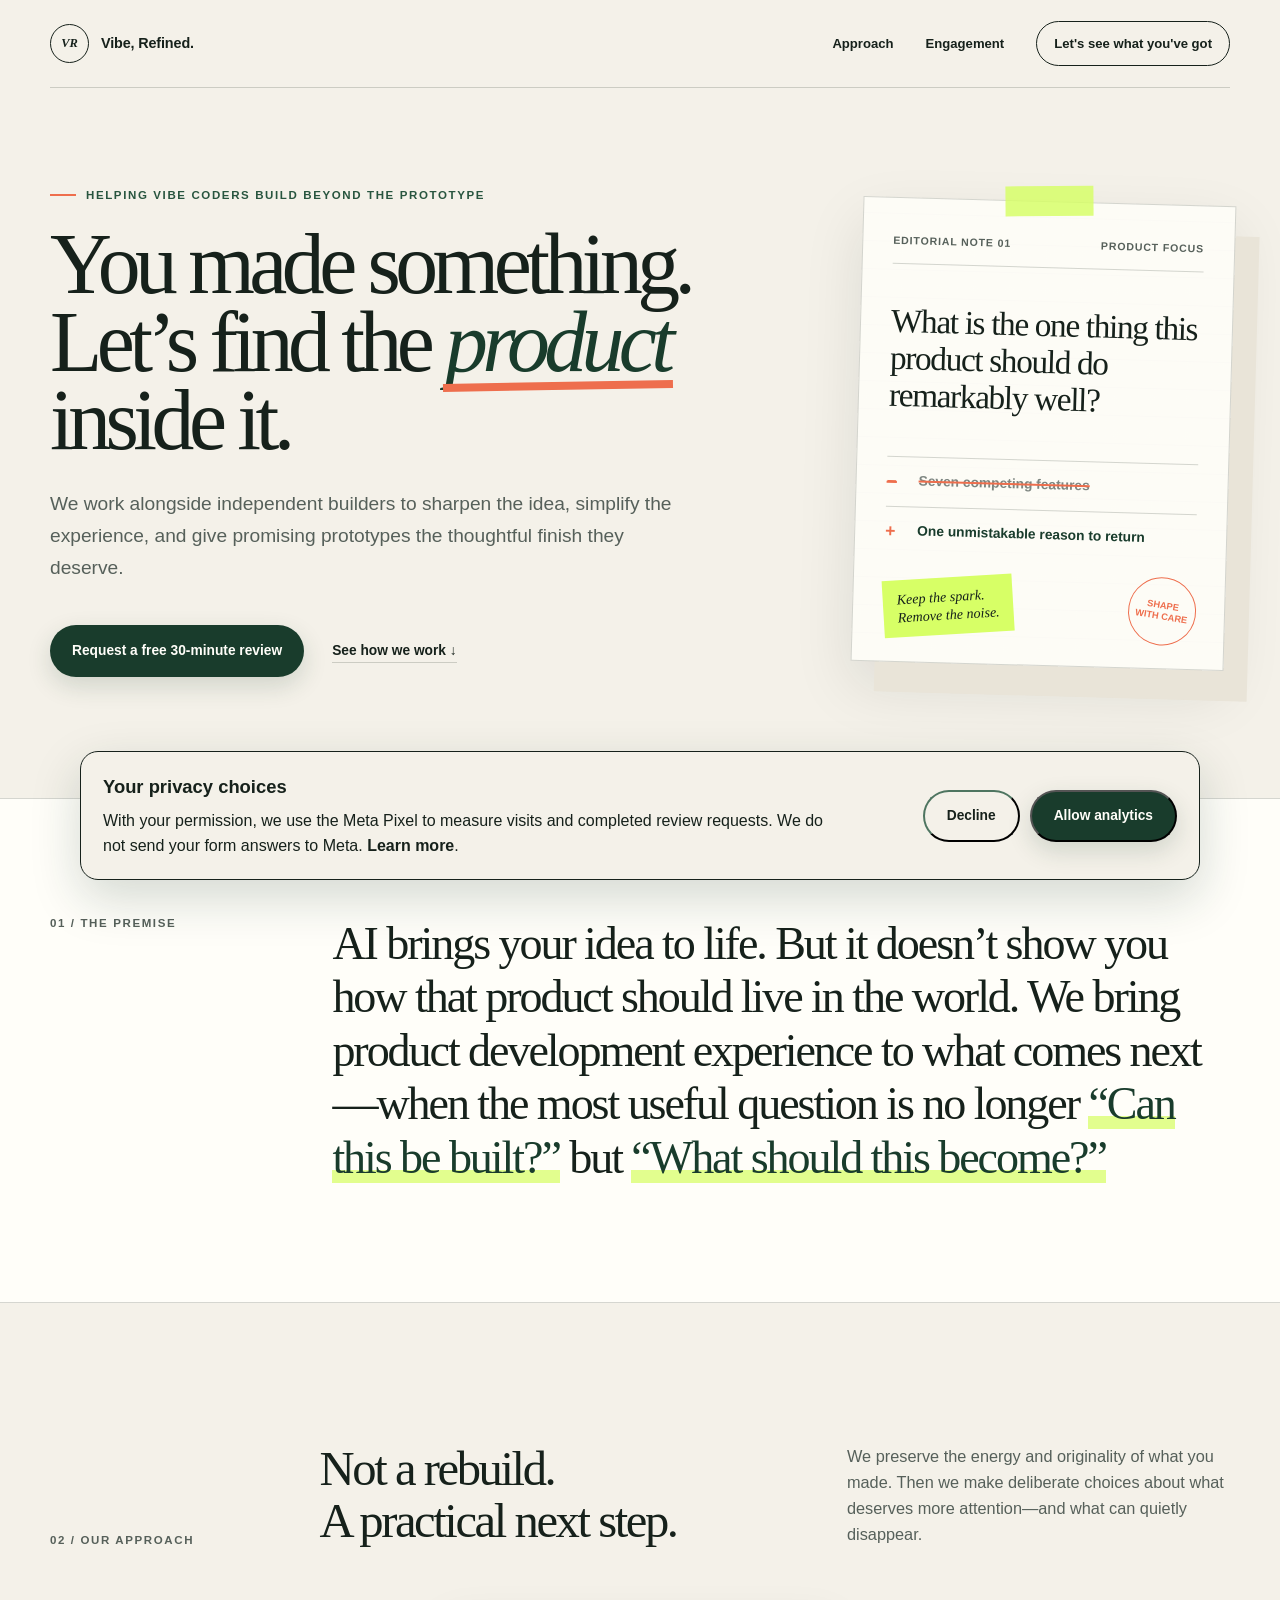
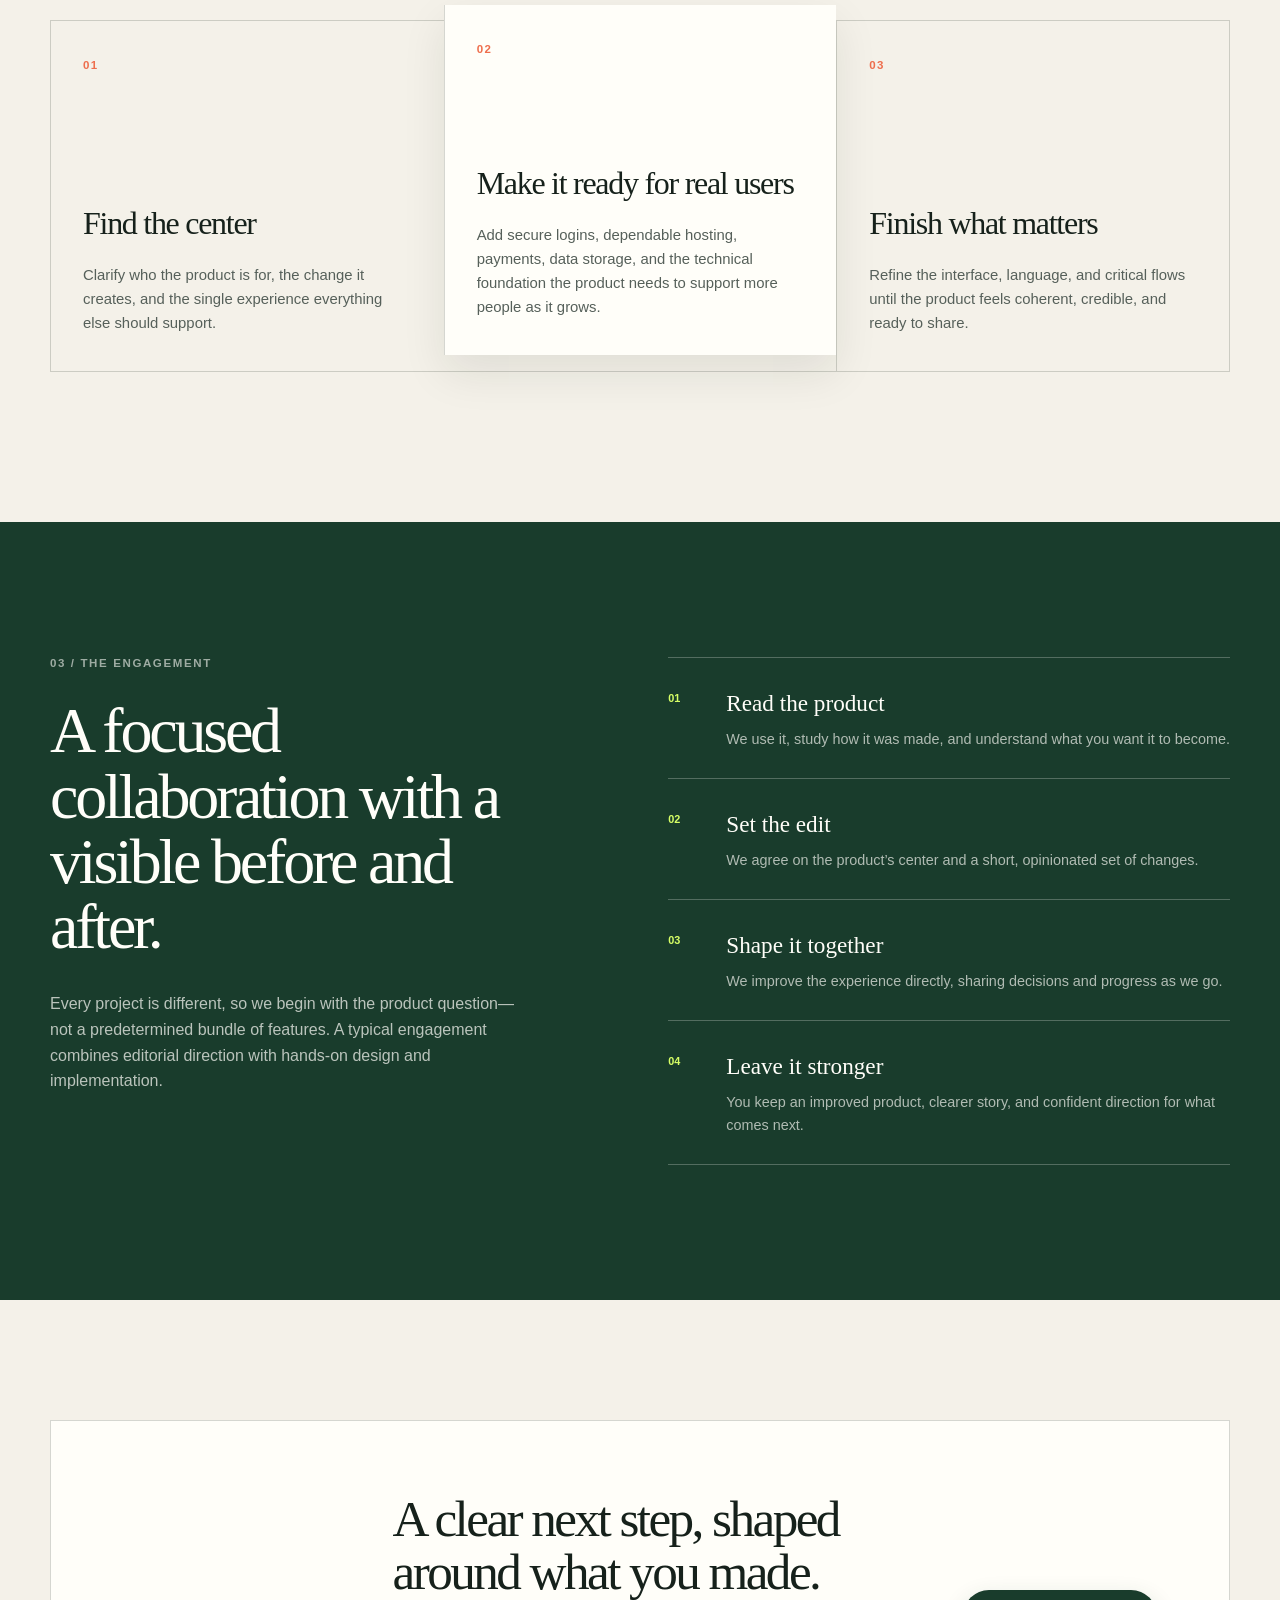
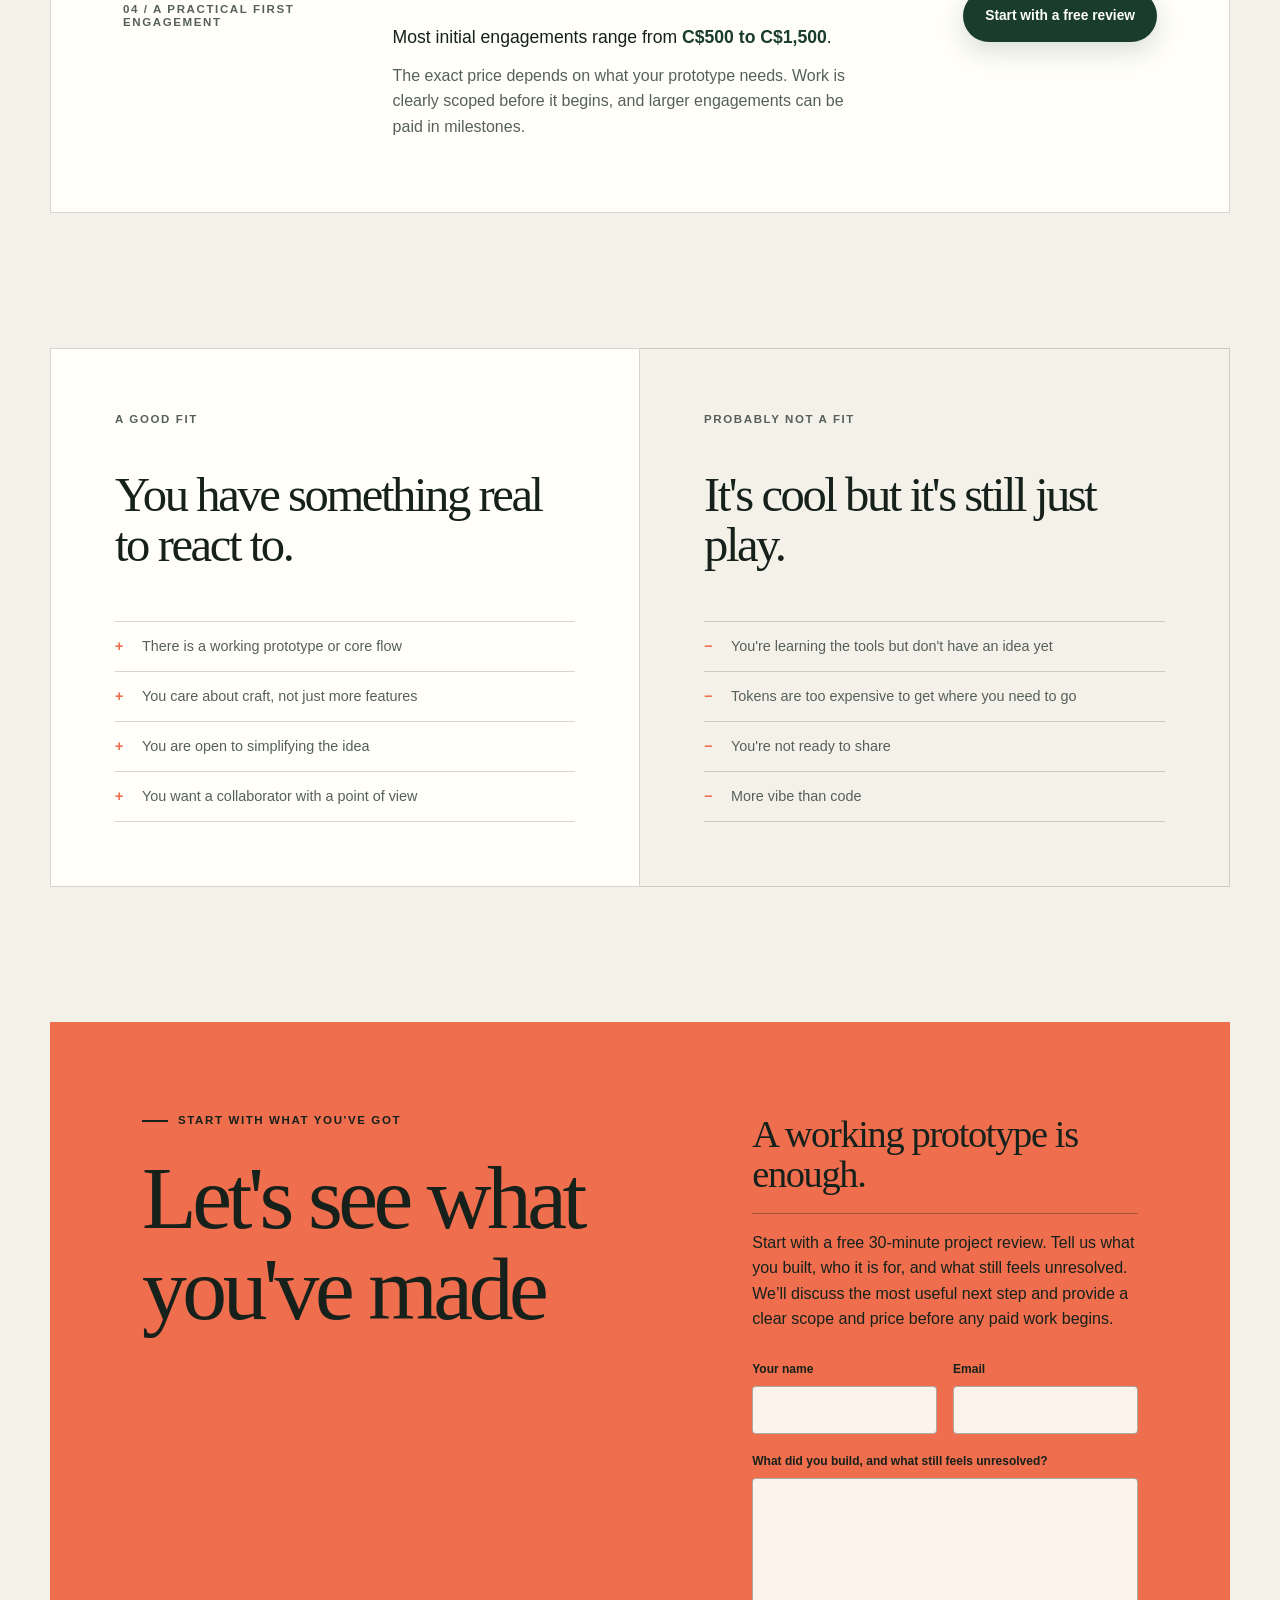
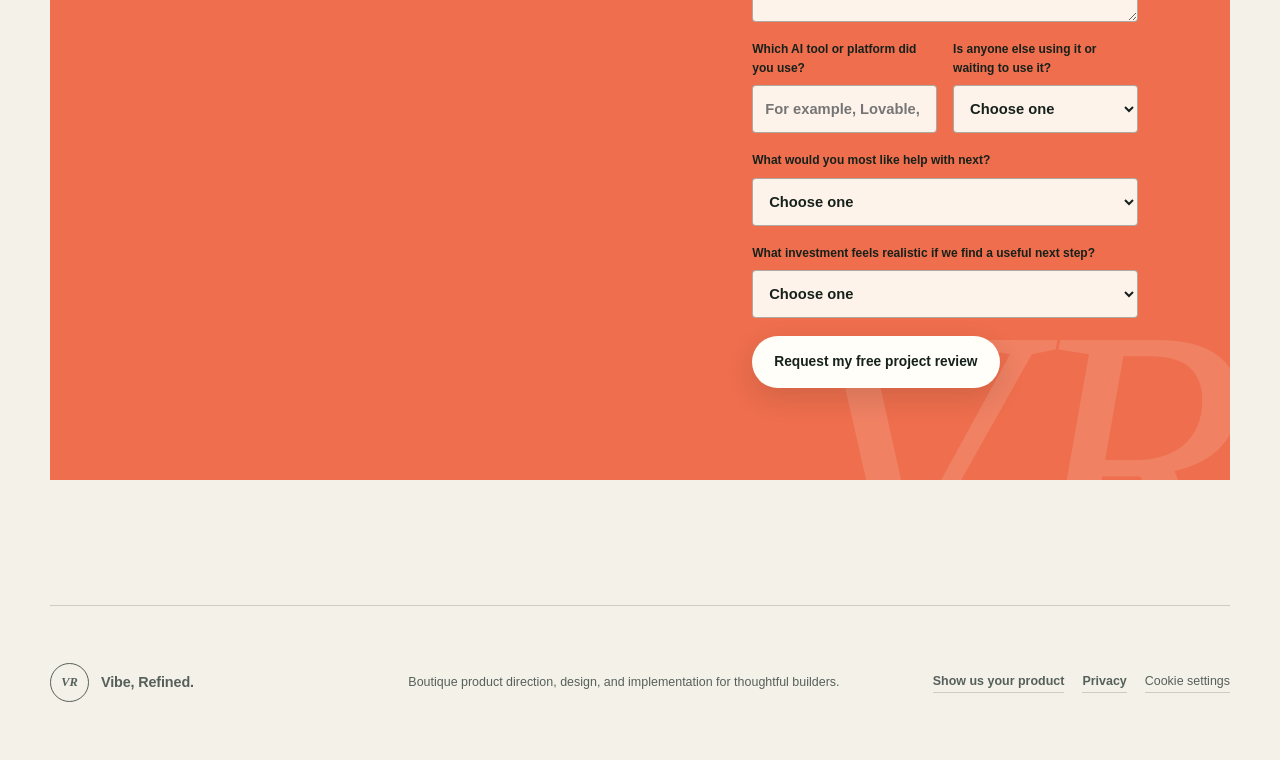
==== commit 7a6a019b: "Add privacy disclosure and analytics consent" ====
--- a/index.html
+++ b/index.html
@@ -10,6 +10,8 @@
     <meta name="theme-color" content="#f4f1e9" />
     <title>Vibe, Refined. — Find the product inside your prototype</title>
     <link rel="stylesheet" href="styles.css" />
+    <script>window.vrAnalyticsConfig = { trackLead: false };</script>
+    <script src="analytics-consent.js" defer></script>
   </head>
   <body>
     <header class="site-header">
@@ -284,7 +286,11 @@
         <span>Vibe, Refined.</span>
       </div>
       <p>Boutique product direction, design, and implementation for thoughtful builders.</p>
-      <a href="#apply">Show us your product</a>
+      <div class="footer-links">
+        <a href="#apply">Show us your product</a>
+        <a href="privacy.html">Privacy</a>
+        <button type="button" data-cookie-settings>Cookie settings</button>
+      </div>
     </footer>
     <script>
       const attributionFields = ["utm_source", "utm_medium", "utm_campaign", "utm_content"];
@@ -297,6 +303,17 @@
 
       const landingPageField = document.querySelector('[name="landing-page"]');
       if (landingPageField) landingPageField.value = window.location.href;
+
+      const interestForm = document.querySelector('.interest-form');
+      if (interestForm) {
+        interestForm.addEventListener('submit', () => {
+          try {
+            sessionStorage.setItem('vr_lead_pending_at', String(Date.now()));
+          } catch (error) {
+            // The form still works when browser storage is unavailable.
+          }
+        });
+      }
     </script>
   </body>
 </html>
--- a/styles.css
+++ b/styles.css
@@ -750,9 +750,140 @@
   margin: 0;
 }
 
-.site-footer > a {
+.site-footer > a,
+.footer-links a,
+.footer-links button,
+.confirmation-footer a,
+.confirmation-footer button {
   border-bottom: 1px solid var(--line);
   font-weight: 700;
+}
+
+.footer-links,
+.confirmation-footer {
+  display: flex;
+  align-items: center;
+  flex-wrap: wrap;
+  gap: 18px;
+}
+
+.footer-links button,
+.confirmation-footer button {
+  padding: 0;
+  border-top: 0;
+  border-right: 0;
+  border-left: 0;
+  background: transparent;
+  color: inherit;
+  font: inherit;
+  cursor: pointer;
+}
+
+.confirmation-footer {
+  justify-content: center;
+  padding-bottom: 32px;
+  color: var(--ink-soft);
+  font-size: 0.78rem;
+}
+
+.consent-banner {
+  position: fixed;
+  z-index: 1000;
+  right: 20px;
+  bottom: 20px;
+  left: 20px;
+  display: flex;
+  align-items: center;
+  justify-content: space-between;
+  gap: 24px;
+  max-width: 1120px;
+  margin: 0 auto;
+  padding: 20px 22px;
+  border: 1px solid var(--ink);
+  border-radius: 18px;
+  background: var(--paper);
+  box-shadow: 0 18px 50px rgb(18 48 38 / 18%);
+}
+
+.consent-copy {
+  max-width: 720px;
+}
+
+.consent-copy strong {
+  font-family: var(--font-display);
+  font-size: 1.15rem;
+}
+
+.consent-copy p {
+  margin: 6px 0 0;
+}
+
+.consent-copy a {
+  color: inherit;
+  font-weight: 800;
+}
+
+.consent-actions {
+  display: flex;
+  flex: 0 0 auto;
+  gap: 10px;
+}
+
+.consent-actions .button {
+  white-space: nowrap;
+}
+
+.consent-decline {
+  border-color: var(--ink);
+  background: transparent;
+  color: var(--ink);
+}
+
+.privacy-page {
+  max-width: 820px;
+  padding-top: 84px;
+  padding-bottom: 100px;
+}
+
+.privacy-page h1 {
+  max-width: 720px;
+  margin: 10px 0 8px;
+  font-family: var(--font-display);
+  font-size: clamp(2.7rem, 7vw, 5.4rem);
+  line-height: 0.94;
+  letter-spacing: -0.055em;
+}
+
+.privacy-updated {
+  margin-bottom: 54px;
+  color: var(--muted);
+}
+
+.privacy-page section {
+  margin-top: 36px;
+}
+
+.privacy-page section h2 {
+  margin-bottom: 10px;
+  font-family: var(--font-display);
+  font-size: 1.7rem;
+}
+
+.privacy-page section p {
+  margin: 10px 0;
+  line-height: 1.7;
+}
+
+.privacy-page section a {
+  color: inherit;
+  font-weight: 800;
+}
+
+.privacy-actions {
+  display: flex;
+  align-items: center;
+  gap: 22px;
+  margin-top: 48px;
 }
 
 @media (max-width: 940px) {
@@ -823,6 +954,22 @@
 }
 
 @media (max-width: 680px) {
+  .consent-banner {
+    align-items: stretch;
+    flex-direction: column;
+    gap: 16px;
+  }
+
+  .consent-actions {
+    display: grid;
+    grid-template-columns: 1fr 1fr;
+  }
+
+  .consent-actions .button {
+    padding-right: 14px;
+    padding-left: 14px;
+  }
+
   .section-shell,
   .site-header {
     width: min(calc(100% - 30px), var(--max-width));
